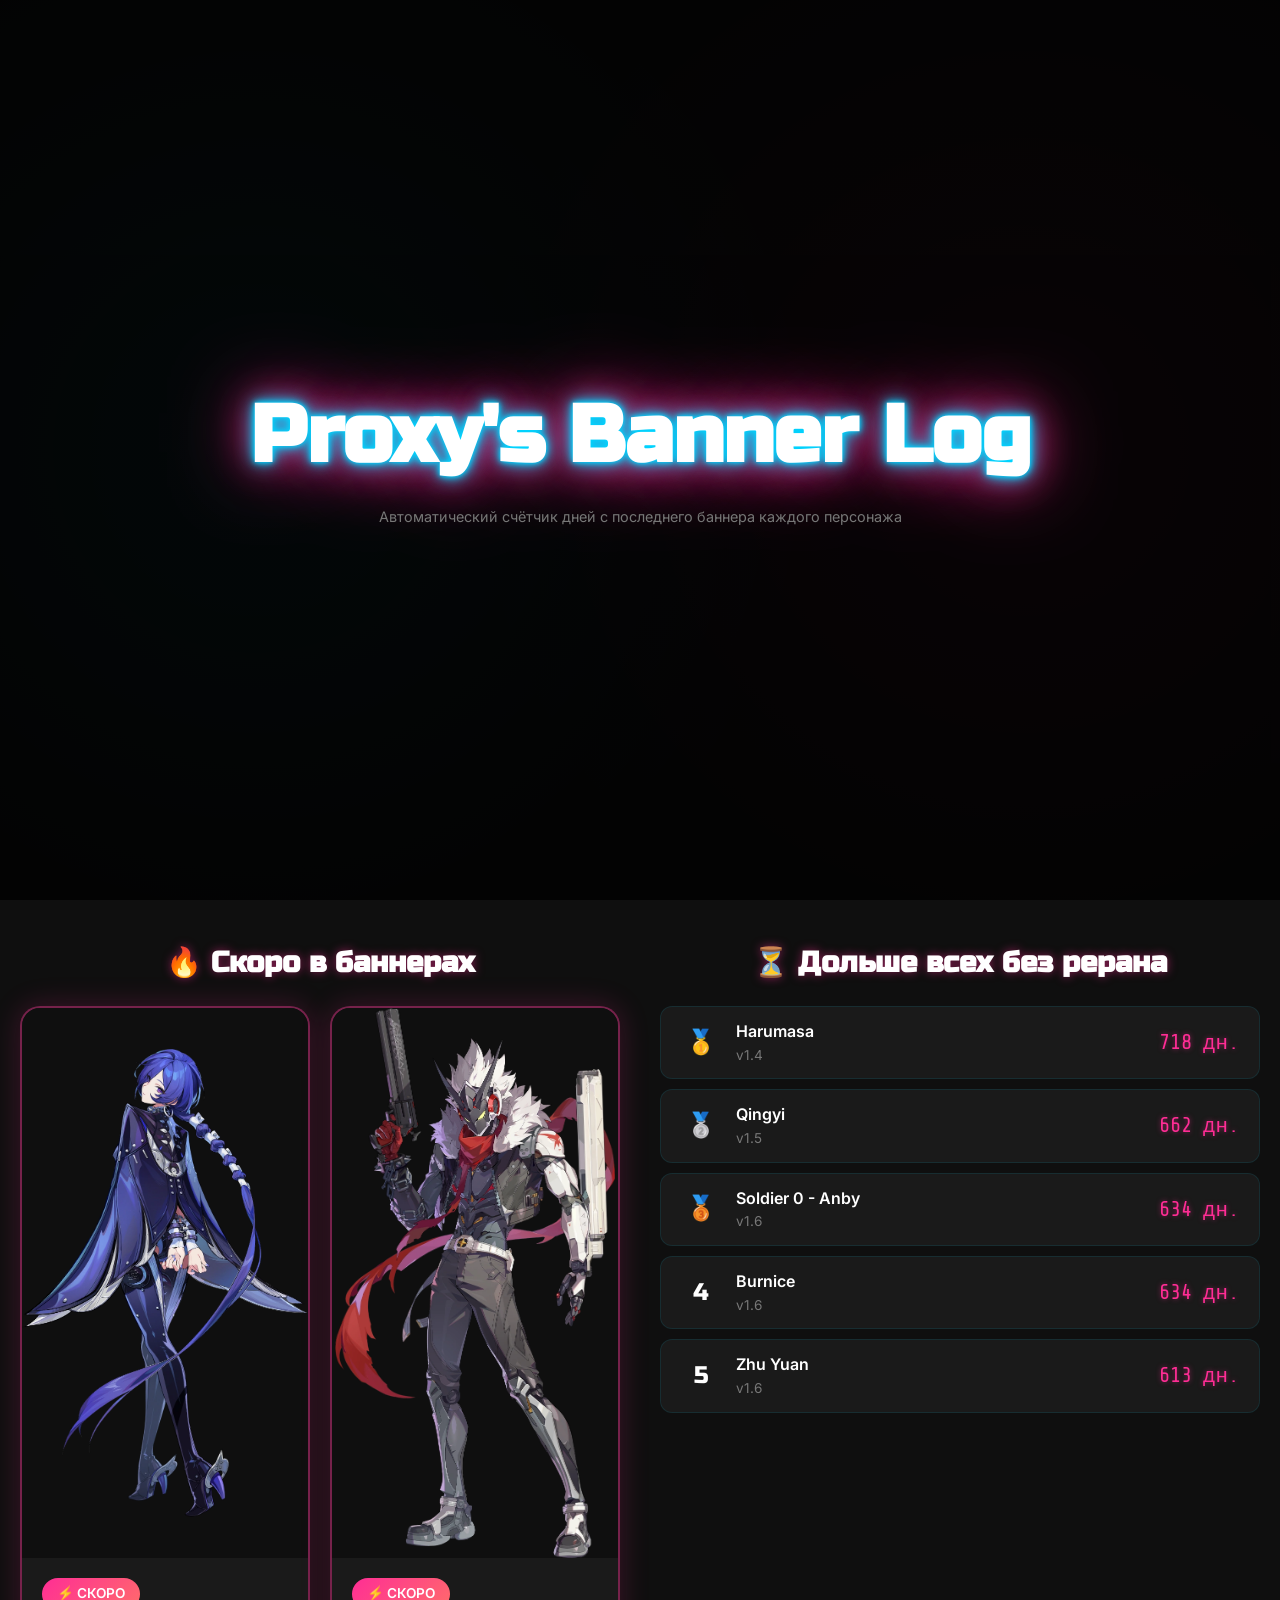
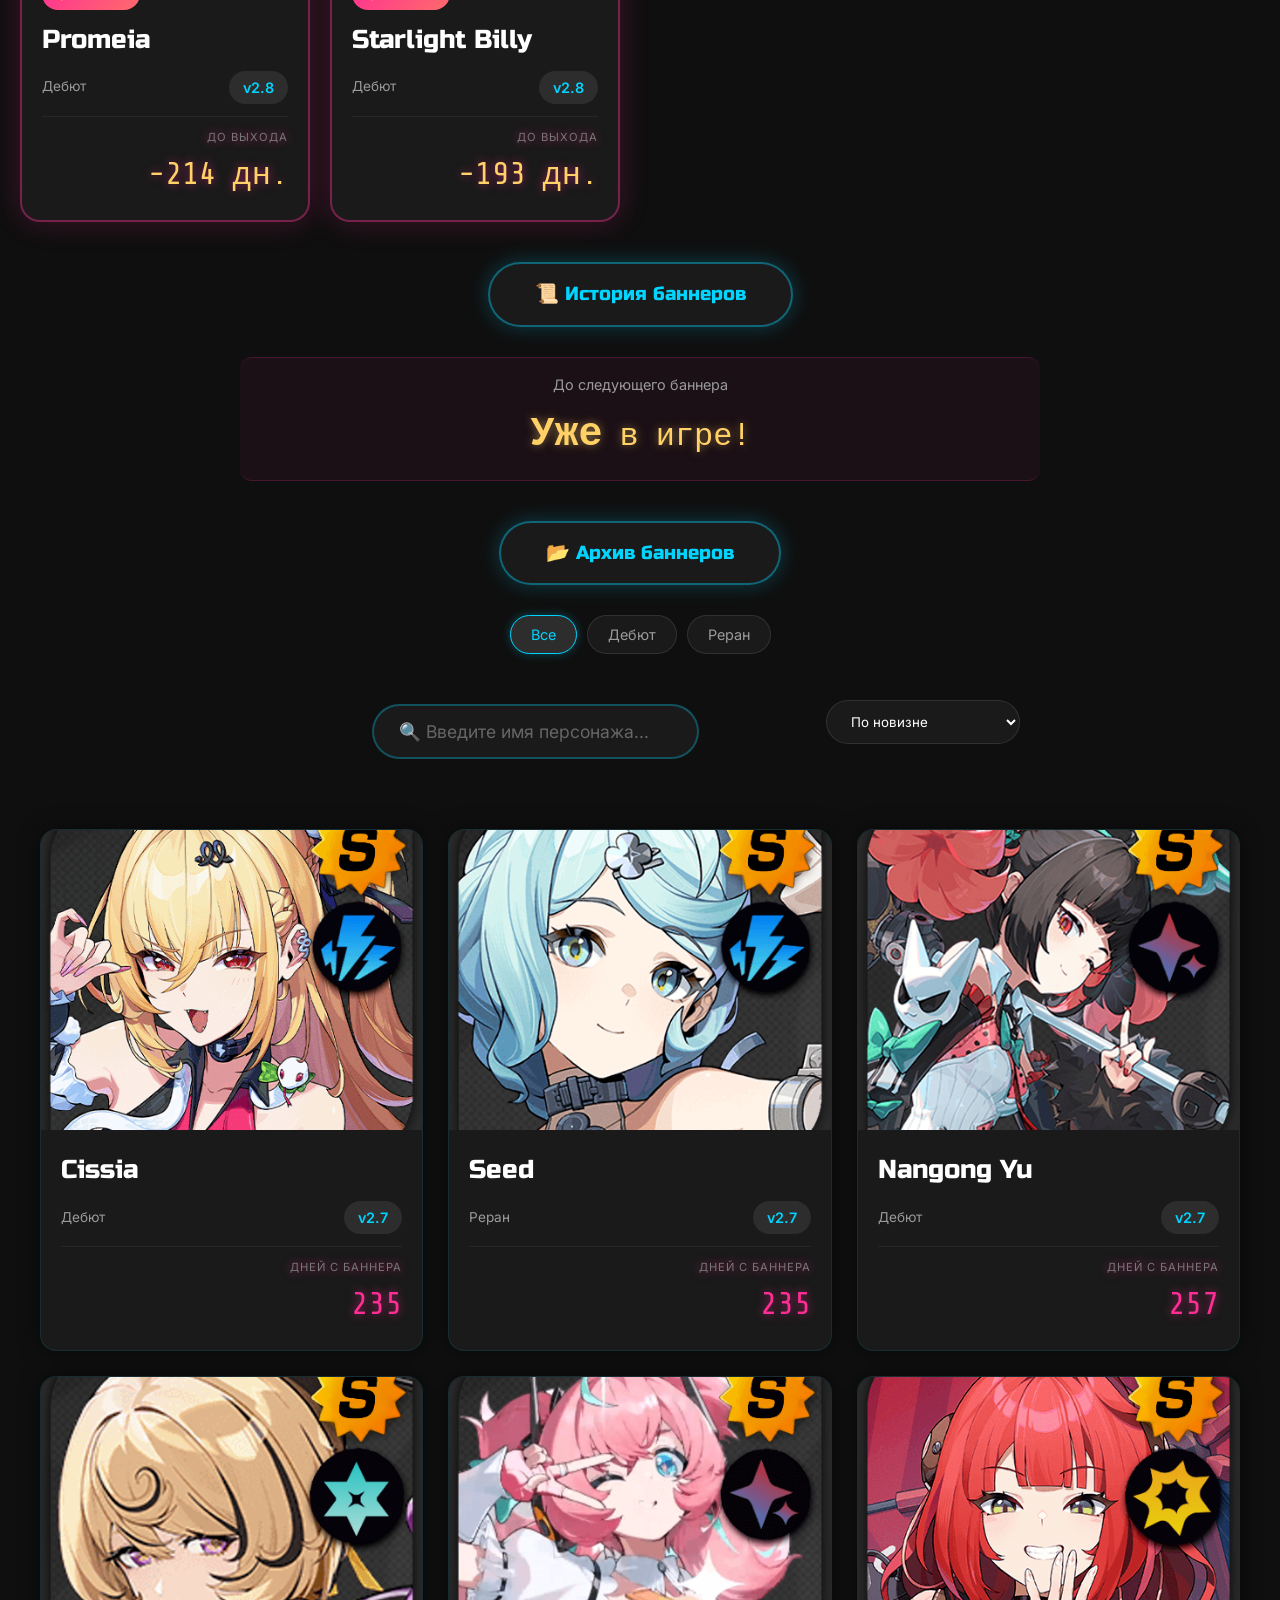
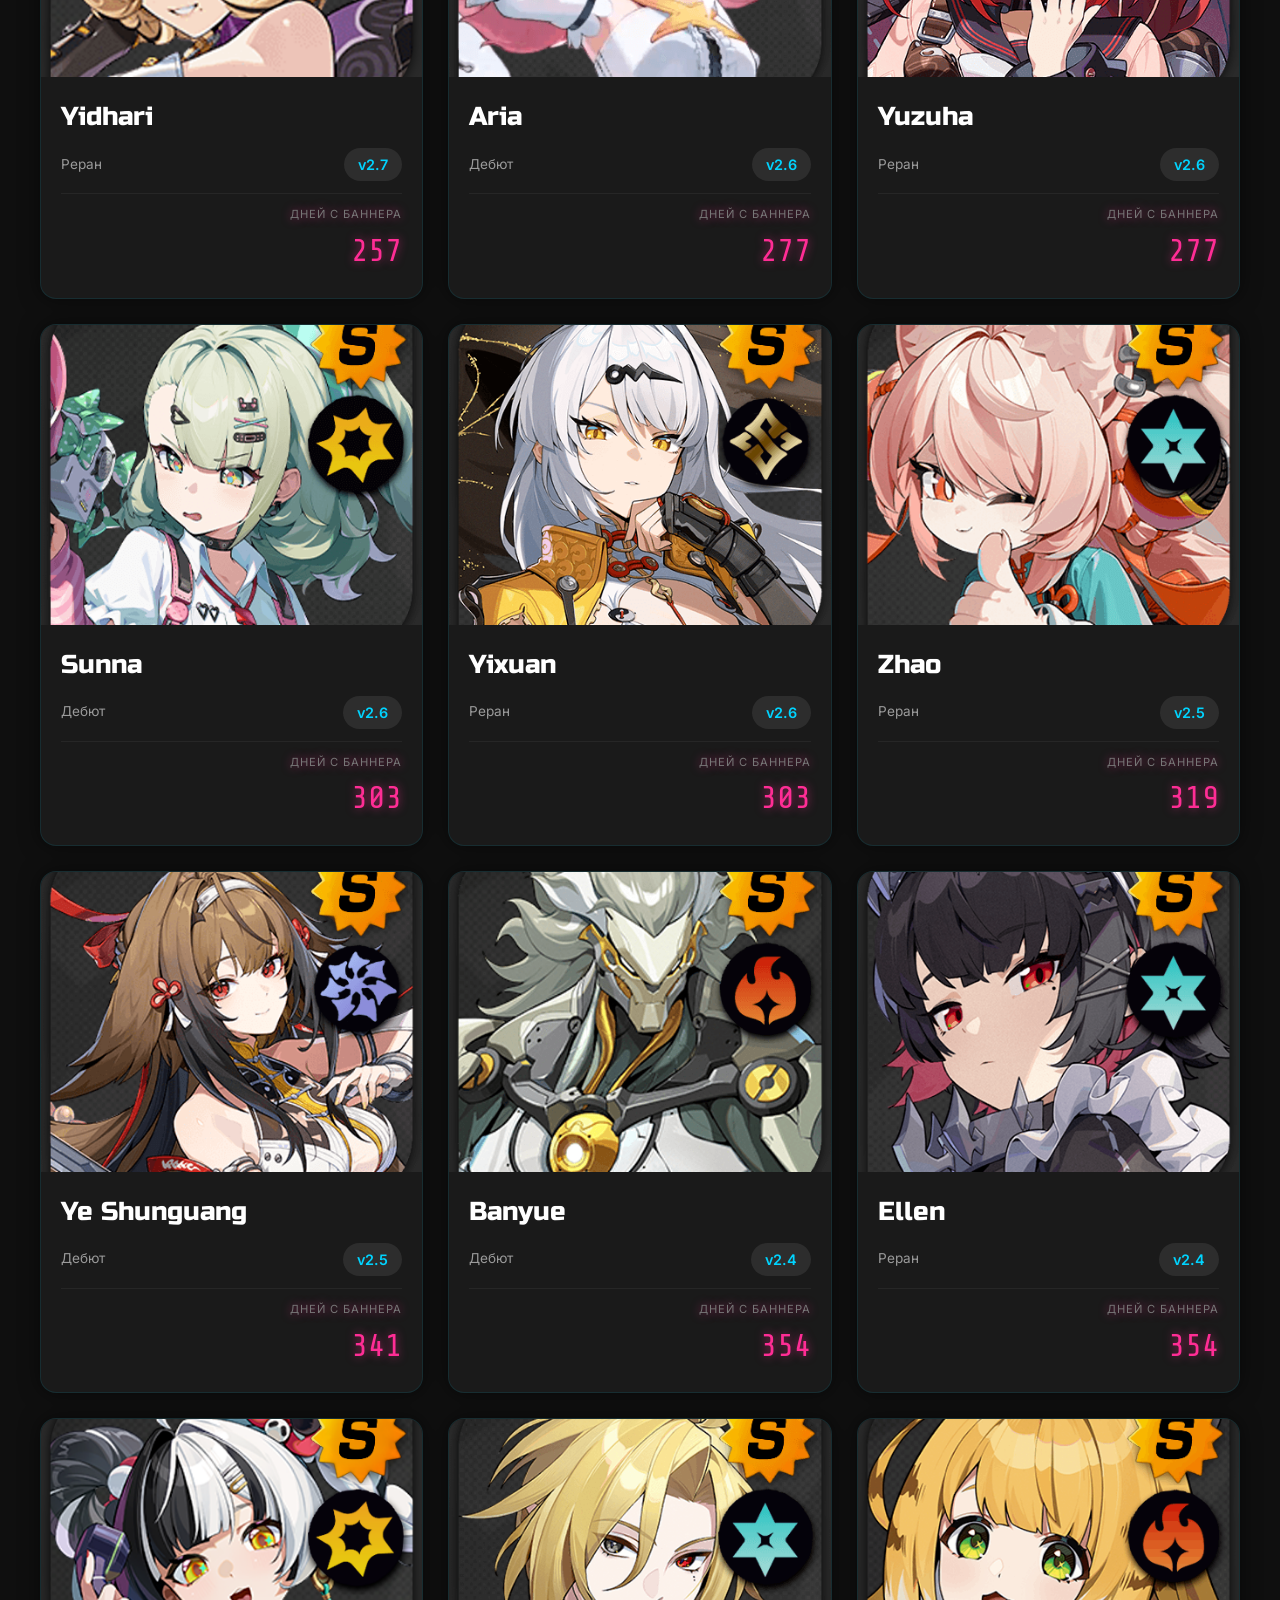
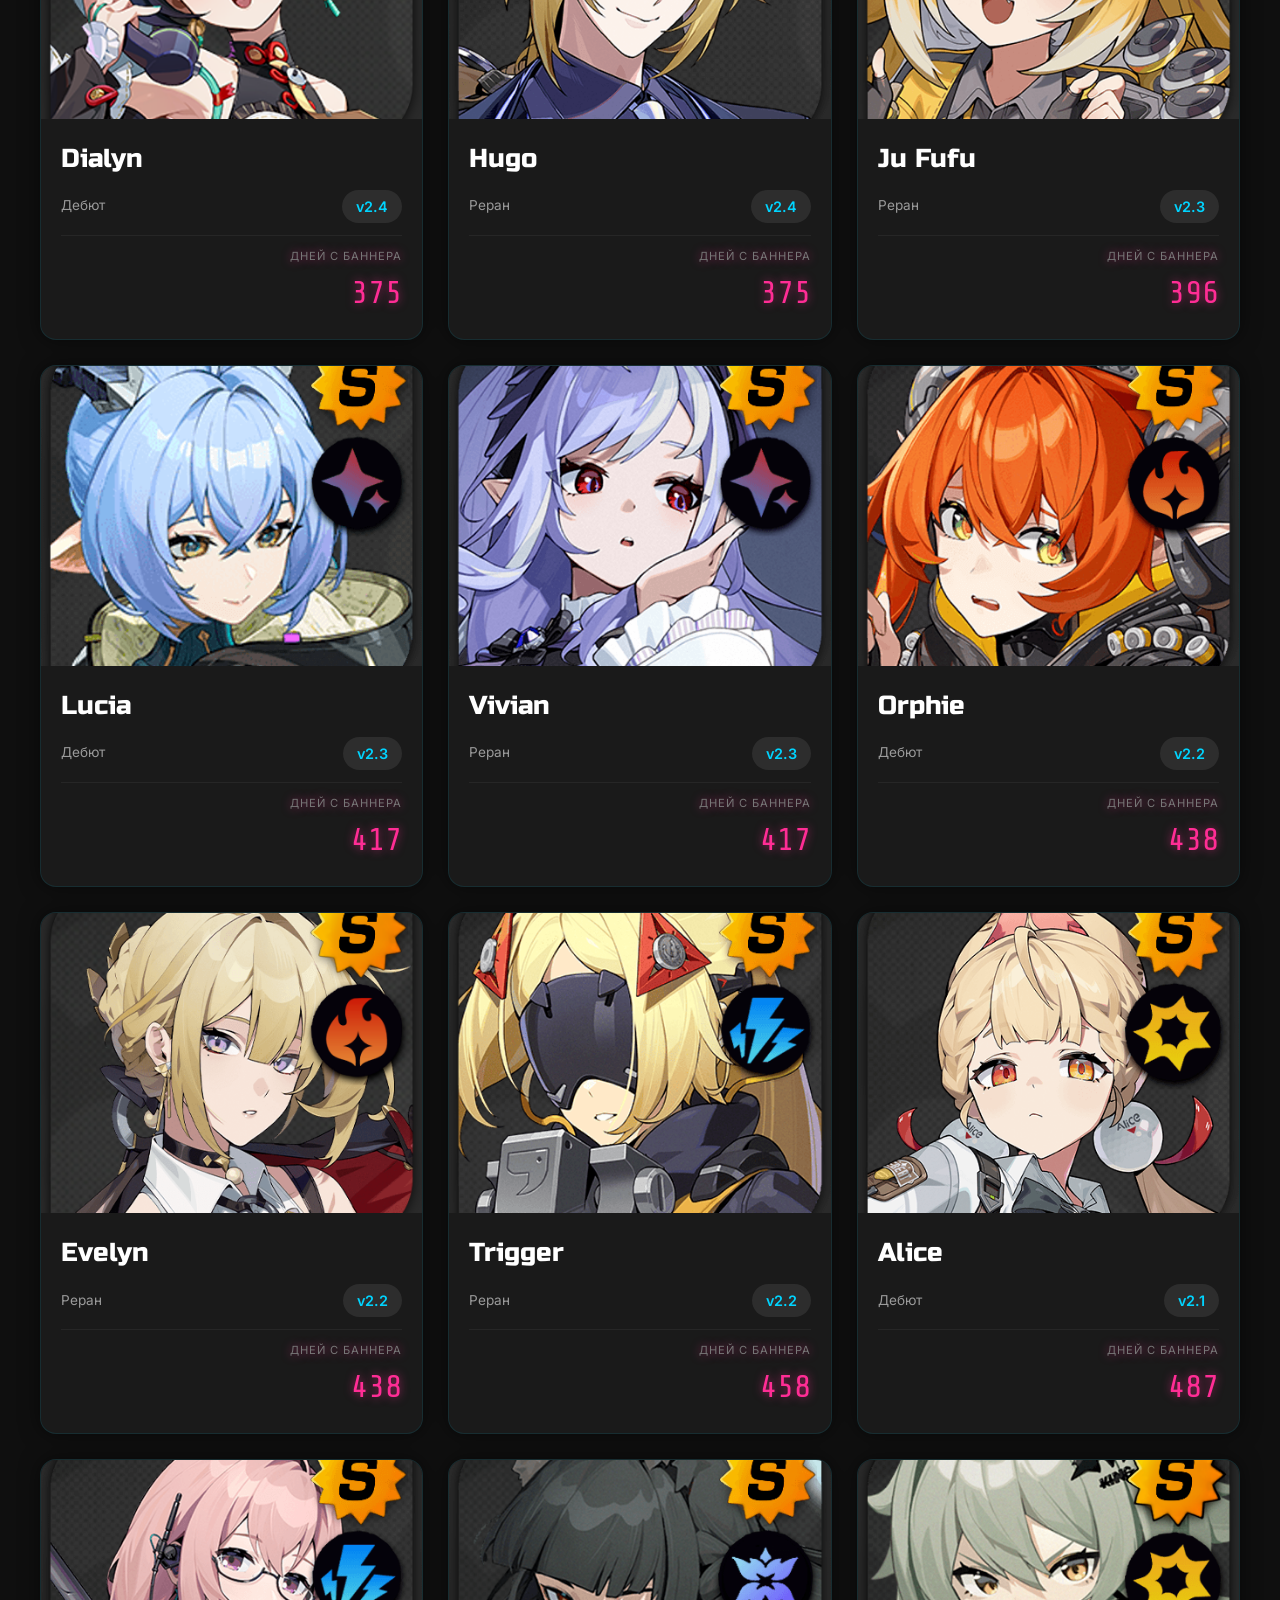
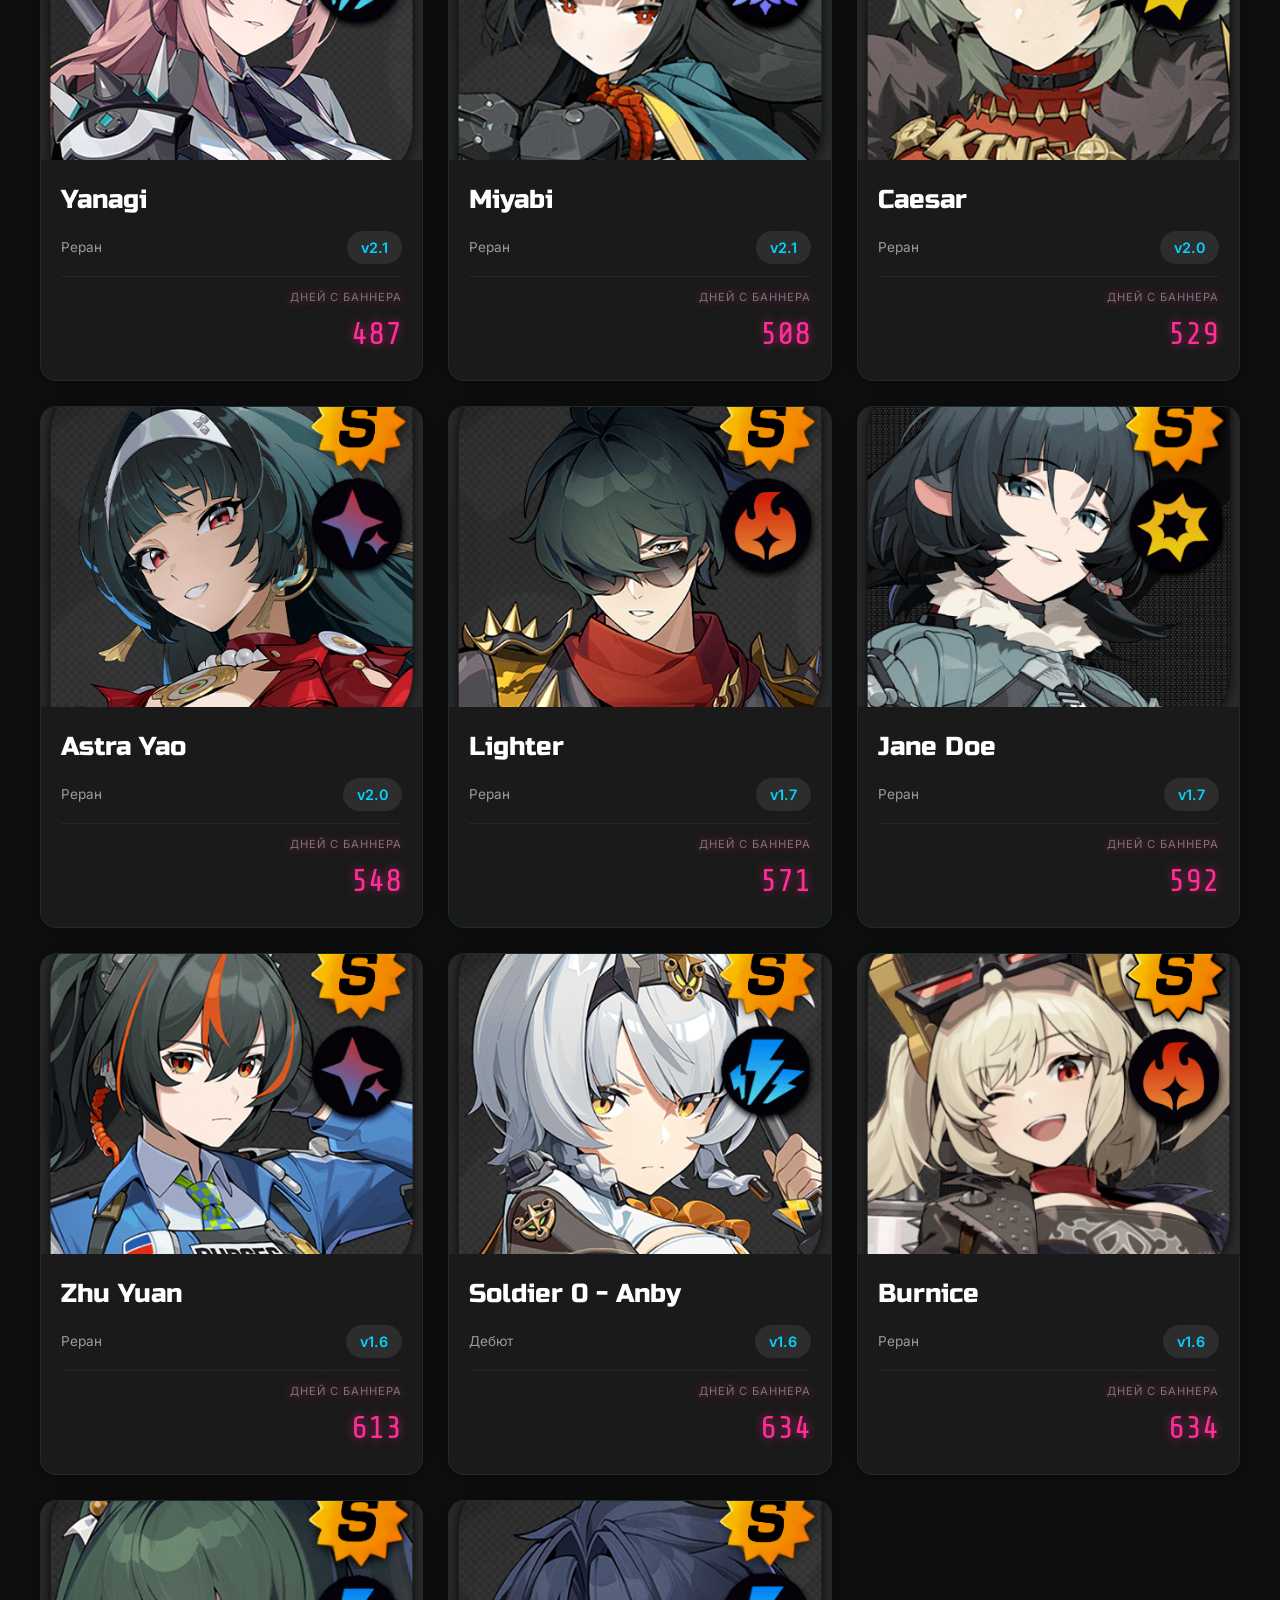
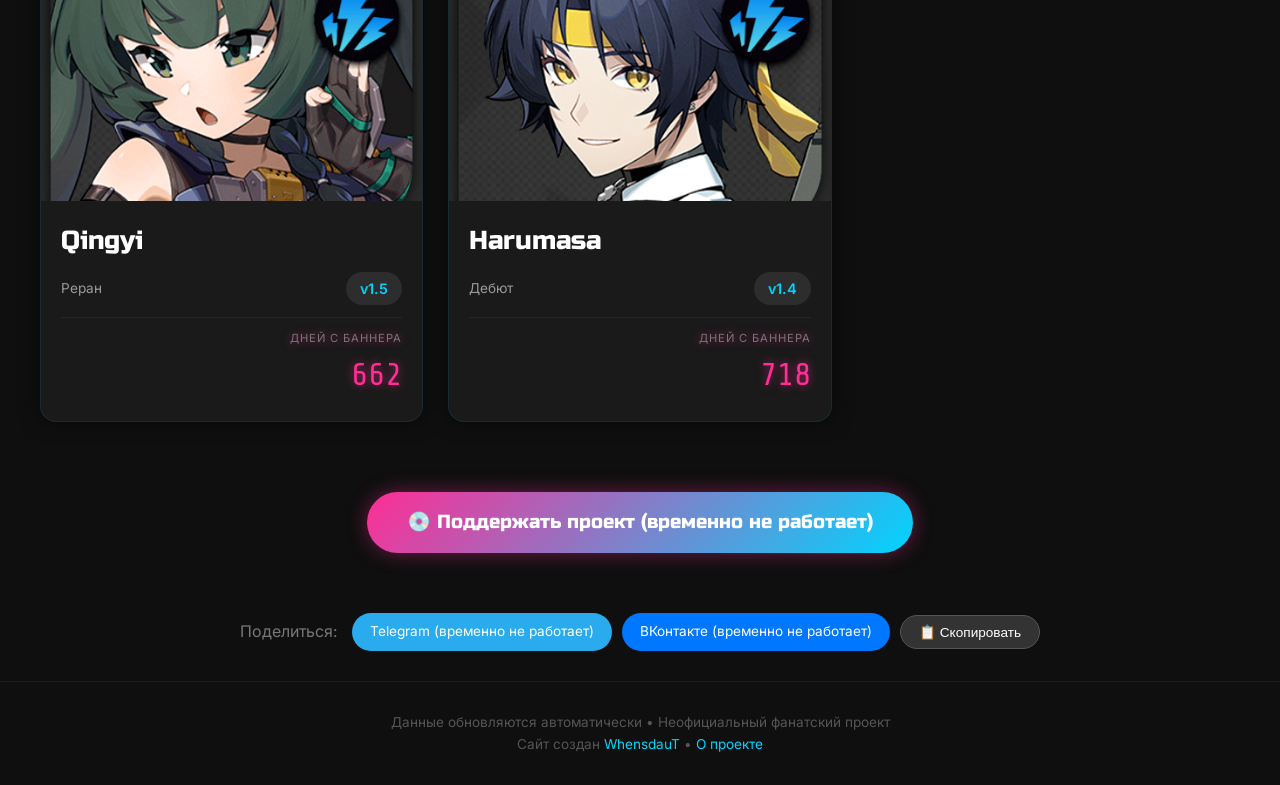
==== index.html @ e334a418 "Update index.html" ====
<!DOCTYPE html>
<html lang="ru">
<head>
    <script>
        const MAINTENANCE = false;
        if (MAINTENANCE) window.location.href = 'maintenance.html';
    </script>
    <meta charset="UTF-8">
    <meta name="viewport" content="width=device-width, initial-scale=1.0">
    <title>Proxy's Banner Log | Баннеры ZZZ</title>
    <meta name="description" content="Архив всех баннеров Zenless Zone Zero с автоматическим счётчиком дней">
    <link rel="icon" href="data:image/svg+xml,<svg xmlns='http://www.w3.org/2000/svg' viewBox='0 0 100 100'><text y='.9em' font-size='90'>💿</text></svg>">
    <link rel="stylesheet" href="style.css">
    <link rel="stylesheet" href="grid.css">
    <link rel="stylesheet" href="particles.css">
    <link href="https://fonts.googleapis.com/css2?family=Russo+One&family=Inter:wght@400;600&family=Share+Tech+Mono&display=swap" rel="stylesheet">
</head>
<body>
    <div class="cover">
        <div class="video-background">
            <iframe 
                src="https://www.youtube.com/embed/ffubdFPFlS8?autoplay=1&mute=1&loop=1&playlist=ffubdFPFlS8&controls=0&showinfo=0&rel=0" 
                frameborder="0" 
                allow="autoplay; encrypted-media" 
                allowfullscreen>
            </iframe>
        </div>
        <div class="cover-overlay"></div>
        <h1 class="neon-title">Proxy's Banner Log</h1>
        <p class="subtitle-small">Автоматический счётчик дней с последнего баннера каждого персонажа</p>
    </div>

    <!-- Секция "Скоро" и "Топ" -->
    <div class="highlights">
        <div class="highlights-left">
            <h2 class="section-title">🔥 Скоро в баннерах</h2>
            <div class="upcoming-container" id="upcoming-container"></div>
        </div>
        <div class="highlights-right">
            <h2 class="section-title">⏳ Дольше всех без рерана</h2>
            <div class="top5-container" id="top5-container"></div>
        </div>
    </div>

    <!-- Таймер -->
    <div class="timer-section" id="timer-section">
        <p class="timer-label">До следующего баннера</p>
        <div class="timer" id="countdown">
            <span id="days">0</span>д
            <span id="hours">0</span>ч
            <span id="minutes">0</span>м
        </div>
    </div>

    <!-- Кнопка "Архив" -->
    <div class="history-btn-wrapper">
        <a href="archive.html" class="history-btn">📂 Архив баннеров</a>
    </div>

    <!-- Фильтры -->
    <div class="filter-container">
        <button class="filter-btn active" data-filter="all">Все</button>
        <button class="filter-btn" data-filter="Дебют">Дебют</button>
        <button class="filter-btn" data-filter="Реран">Реран</button>
    </div>

    <!-- Поиск и сортировка -->
    <div class="controls">
        <div class="search-container">
            <input type="text" id="search-input" placeholder="🔍 Введите имя персонажа..." class="search-input">
        </div>
        <div class="sort-container">
            <select id="sort-select" class="sort-select">
                <option value="newest">По новизне</option>
                <option value="days">По дням без рерана</option>
                <option value="name">По имени (А-Я)</option>
            </select>
        </div>
    </div>

    <!-- Все персонажи -->
    <div class="container" id="banner-container"></div>

    <!-- Кнопка "Наверх" -->
    <button id="scroll-top" class="scroll-top" title="Наверх">▲</button>

    <div class="donate-section">
        <a href="https://boosty.to/proxysbannerlog" target="_blank" class="donate-button">
            💿 Поддержать проект (временно не работает)
        </a>
    </div>

    <!-- Кнопки "Поделиться" -->
    <div class="share-section">
        <p>Поделиться:</p>
        <a href="https://t.me/share/url?url=https://whensdaut.github.io/proxysbannerlog/" target="_blank" class="share-btn tg">Telegram (временно не работает)</a>
        <a href="https://vk.com/share.php?url=https://whensdaut.github.io/proxysbannerlog/" target="_blank" class="share-btn vk">ВКонтакте (временно не работает)</a>
        <button onclick="navigator.clipboard.writeText('https://whensdaut.github.io/proxysbannerlog/')" class="share-btn copy">📋 Скопировать</button>
    </div>

    <footer>
        <p>Данные обновляются автоматически • Неофициальный фанатский проект</p>
        <p>Сайт создан <a href="https://github.com/WhensdauT" target="_blank">WhensdauT</a> • <a href="about.html">О проекте</a></p>
    </footer>

    <script src="particles.js"></script>
    <script src="script.js"></script>
</body>
</html>
---- style.css ----
* {
    margin: 0;
    padding: 0;
    box-sizing: border-box;
}

body {
    background-color: #0f0f0f;
    color: #ffffff;
    font-family: 'Inter', sans-serif;
    line-height: 1.6;
}

/* Неоновая сетка на фоне */
body::after {
    content: '';
    position: fixed;
    top: 0;
    left: 0;
    width: 100%;
    height: 100%;
    z-index: 9999;
    background-image: 
        linear-gradient(rgba(0, 212, 255, 0.15) 1px, transparent 1px),
        linear-gradient(90deg, rgba(0, 212, 255, 0.15) 1px, transparent 1px);
    background-size: 80px 80px;
    animation: grid-shift 30s linear infinite;
    pointer-events: none;
}

@keyframes grid-shift {
    0% { background-position: 0 0; }
    100% { background-position: 80px 80px; }
}

/* Поднимаем контент над сеткой */
.cover, .highlights, .timer-section, .filter-container, .controls, .container, .donate-section, .share-section, footer, .history-btn-wrapper {
    position: relative;
    z-index: 10000;
}

/* Обложка */
.cover {
    position: relative;
    height: 100vh;
    background: #0a0a0a;
    display: flex;
    flex-direction: column;
    align-items: center;
    justify-content: center;
    text-align: center;
    overflow: hidden;
}

.cover::before {
    content: '';
    position: absolute;
    top: 0;
    left: 0;
    width: 100%;
    height: 100%;
    background: 
        radial-gradient(circle at 20% 50%, rgba(0, 212, 255, 0.08) 0%, transparent 50%),
        radial-gradient(circle at 80% 50%, rgba(255, 45, 149, 0.08) 0%, transparent 50%);
    z-index: 0;
}

.cover-overlay {
    position: absolute;
    top: 0;
    left: 0;
    width: 100%;
    height: 100%;
    background: rgba(0, 0, 0, 0.7);
    z-index: 1;
}

.neon-title {
    font-family: 'Russo One', sans-serif;
    font-size: 5rem;
    color: #ffffff;
    text-shadow:
        0 0 5px #00d4ff,
        0 0 10px #00d4ff,
        0 0 20px #00d4ff,
        0 0 40px #ff2d95,
        0 0 80px #ff2d95;
    z-index: 2;
    position: relative;
    animation: flicker 3s infinite alternate;
}

@keyframes flicker {
    0% { opacity: 1; text-shadow: 0 0 5px #00d4ff, 0 0 10px #00d4ff, 0 0 20px #00d4ff, 0 0 40px #ff2d95; }
    100% { opacity: 0.95; text-shadow: 0 0 10px #00d4ff, 0 0 20px #00d4ff, 0 0 40px #ff2d95, 0 0 80px #ff2d95; }
}

.subtitle {
    font-size: 1.3rem;
    color: #b0b0b0;
    z-index: 2;
    position: relative;
    margin-top: 10px;
}

.subtitle-small {
    font-size: 0.9rem;
    color: #777;
    z-index: 2;
    position: relative;
    margin-top: 5px;
}

/* Поиск */
.search-container {
    max-width: 600px;
    margin: 30px auto 10px;
    padding: 0 20px;
}

.search-input {
    width: 100%;
    padding: 15px 25px;
    background: #1a1a1a;
    border: 2px solid rgba(0, 212, 255, 0.3);
    border-radius: 50px;
    color: #ffffff;
    font-family: 'Inter', sans-serif;
    font-size: 1.1rem;
    outline: none;
    transition: border-color 0.3s, box-shadow 0.3s;
}

.search-input:focus {
    border-color: #00d4ff;
    box-shadow: 0 0 20px rgba(0, 212, 255, 0.2);
}

.search-input::placeholder {
    color: #666;
}

/* Кнопка "Наверх" */
.scroll-top {
    position: fixed;
    bottom: 30px;
    right: 30px;
    width: 50px;
    height: 50px;
    background: #1a1a1a;
    border: 2px solid rgba(0, 212, 255, 0.4);
    border-radius: 50%;
    color: #00d4ff;
    font-size: 1.3rem;
    cursor: pointer;
    z-index: 99999;
    opacity: 0;
    visibility: hidden;
    transition: all 0.3s;
    box-shadow: 0 0 15px rgba(0, 212, 255, 0.2);
}

.scroll-top.show {
    opacity: 1;
    visibility: visible;
}

.scroll-top:hover {
    background: #2d2d2d;
    border-color: #ff2d95;
    color: #ff2d95;
    box-shadow: 0 0 20px rgba(255, 45, 149, 0.5);
}

/* Сетка карточек */
.container {
    display: grid;
    grid-template-columns: repeat(auto-fill, minmax(300px, 1fr));
    gap: 25px;
    padding: 40px;
    max-width: 1400px;
    margin: 0 auto;
}

.card {
    background: #1a1a1a;
    border-radius: 16px;
    overflow: hidden;
    border: 1px solid rgba(0, 212, 255, 0.1);
    box-shadow: 0 0 20px rgba(0, 0, 0, 0.5);
    transition: transform 0.3s, box-shadow 0.3s;
}

.card:hover {
    transform: translateY(-5px);
    box-shadow: 0 0 30px rgba(255, 45, 149, 0.3);
}

.card-img {
    width: 100%;
    height: 300px;
    object-fit: cover;
    display: block;
    background: #2a2a2a;
}

.card-content {
    padding: 20px;
}

.character-name {
    font-family: 'Russo One', sans-serif;
    font-size: 1.6rem;
    color: #ffffff;
    margin-bottom: 10px;
}

.card-info {
    display: flex;
    justify-content: space-between;
    align-items: center;
    margin-bottom: 12px;
}

.banner-name {
    color: #9b9b9b;
    font-size: 0.85rem;
}

.version {
    background: #2d2d2d;
    padding: 5px 14px;
    border-radius: 20px;
    color: #00d4ff;
    font-weight: 600;
    font-size: 0.9rem;
}

.rerun-count {
    font-family: 'Share Tech Mono', monospace;
    font-size: 2rem;
    color: #ff2d95;
    text-shadow: 0 0 10px rgba(255, 45, 149, 0.6);
    text-align: right;
    margin-top: 8px;
    padding-top: 12px;
    border-top: 1px solid rgba(255, 255, 255, 0.05);
}

.rerun-label {
    font-family: 'Inter', sans-serif;
    font-size: 0.7rem;
    color: #777;
    text-transform: uppercase;
    letter-spacing: 1px;
    margin-bottom: 2px;
}

/* Нет результатов */
.no-results {
    text-align: center;
    padding: 60px;
    color: #777;
    font-size: 1.3rem;
    grid-column: 1 / -1;
}

/* Кнопка доната */
.donate-section {
    text-align: center;
    padding: 30px;
}

.donate-button {
    display: inline-block;
    background: linear-gradient(135deg, #ff2d95, #00d4ff);
    color: #fff;
    padding: 15px 40px;
    border-radius: 50px;
    font-family: 'Russo One', sans-serif;
    font-size: 1.2rem;
    text-decoration: none;
    transition: transform 0.3s, box-shadow 0.3s;
    box-shadow: 0 0 20px rgba(255, 45, 149, 0.4);
}

.donate-button:hover {
    transform: scale(1.05);
    box-shadow: 0 0 30px rgba(0, 212, 255, 0.6);
}

/* Футер */
footer {
    text-align: center;
    padding: 30px;
    color: #555;
    font-size: 0.85rem;
    border-top: 1px solid rgba(255, 255, 255, 0.05);
}

footer a {
    color: #00d4ff;
    text-decoration: none;
}

footer a:hover {
    text-decoration: underline;
}

/* Видео-фон */
.video-background {
    position: absolute;
    top: 0;
    left: 0;
    width: 100%;
    height: 100%;
    z-index: 0;
    pointer-events: none;
    overflow: hidden;
}

.video-background iframe {
    position: absolute;
    top: 50%;
    left: 50%;
    transform: translate(-50%, -50%);
    width: 177.78vh;
    height: 100vh;
    min-width: 100%;
    min-height: 56.25vw;
    opacity: 0.5;
}

/* Секция "Скоро" и "Топ" */
.highlights {
    display: flex;
    flex-wrap: wrap;
    justify-content: center;
    gap: 40px;
    padding: 40px 20px 20px;
    max-width: 1400px;
    margin: 0 auto;
}

.highlights-left, .highlights-right {
    flex: 1 1 350px;
    min-width: 300px;
}

.section-title {
    font-family: 'Russo One', sans-serif;
    font-size: 1.8rem;
    color: #ffffff;
    text-align: center;
    margin-bottom: 20px;
    text-shadow: 0 0 10px rgba(255, 45, 149, 0.5);
}

/* Карточки "Скоро" */
.upcoming-container {
    display: flex;
    flex-wrap: nowrap;
    justify-content: center;
    gap: 20px;
}

.upcoming-card {
    background: #1a1a1a;
    border-radius: 20px;
    overflow: hidden;
    border: 2px solid rgba(255, 45, 149, 0.4);
    box-shadow: 0 0 30px rgba(255, 45, 149, 0.2);
    width: 380px;
    transition: transform 0.3s, box-shadow 0.3s;
}

.upcoming-card:hover {
    transform: translateY(-5px);
    box-shadow: 0 0 40px rgba(255, 45, 149, 0.5);
}

.upcoming-card .card-img {
    width: 100%;
    height: 550px;
    object-fit: contain;
    object-position: center;
    background: #0f0f0f;
}

.upcoming-badge {
    display: inline-block;
    background: linear-gradient(135deg, #ff2d95, #ff6b6b);
    color: #fff;
    padding: 5px 15px;
    border-radius: 20px;
    font-size: 0.85rem;
    font-weight: 600;
    margin-bottom: 10px;
}

/* Топ-5 */
.top5-container {
    display: flex;
    flex-direction: column;
    gap: 10px;
}

.top5-item {
    display: flex;
    align-items: center;
    background: #1a1a1a;
    border-radius: 12px;
    padding: 12px 20px;
    border: 1px solid rgba(0, 212, 255, 0.1);
    transition: transform 0.2s;
}

.top5-item:hover {
    transform: translateX(5px);
    border-color: rgba(0, 212, 255, 0.4);
}

.top5-rank {
    font-family: 'Russo One', sans-serif;
    font-size: 1.5rem;
    margin-right: 15px;
    width: 40px;
    text-align: center;
}

.top5-rank.gold { color: #ffd700; }
.top5-rank.silver { color: #c0c0c0; }
.top5-rank.bronze { color: #cd7f32; }

.top5-info {
    flex: 1;
}

.top5-name {
    font-weight: 600;
    color: #ffffff;
}

.top5-version {
    color: #777;
    font-size: 0.85rem;
}

.top5-days {
    font-family: 'Share Tech Mono', monospace;
    color: #ff2d95;
    font-size: 1.3rem;
    text-shadow: 0 0 5px rgba(255, 45, 149, 0.5);
}

/* Таймер */
.timer-section {
    text-align: center;
    padding: 15px 20px;
    background: rgba(255, 45, 149, 0.05);
    border-top: 1px solid rgba(255, 45, 149, 0.2);
    border-bottom: 1px solid rgba(255, 45, 149, 0.2);
    margin: 20px auto;
    max-width: 800px;
    border-radius: 12px;
}

.timer-label {
    color: #9b9b9b;
    font-size: 0.9rem;
    margin-bottom: 5px;
}

.timer {
    font-family: 'Share Tech Mono', monospace;
    font-size: 2rem;
    color: #ffd166;
    text-shadow: 0 0 10px rgba(255, 209, 102, 0.5);
}

.timer span {
    font-size: 2.5rem;
    font-weight: bold;
}

/* Фильтры */
.filter-container {
    display: flex;
    justify-content: center;
    gap: 10px;
    padding: 20px;
    flex-wrap: wrap;
}

.filter-btn {
    background: #1a1a1a;
    border: 1px solid rgba(255, 255, 255, 0.1);
    color: #9b9b9b;
    padding: 10px 20px;
    border-radius: 30px;
    cursor: pointer;
    font-family: 'Inter', sans-serif;
    font-size: 0.9rem;
    transition: all 0.3s;
}

.filter-btn:hover, .filter-btn.active {
    background: #2d2d2d;
    color: #00d4ff;
    border-color: #00d4ff;
    box-shadow: 0 0 10px rgba(0, 212, 255, 0.3);
}

/* Сортировка */
.controls {
    display: flex;
    flex-wrap: wrap;
    justify-content: center;
    align-items: center;
    gap: 15px;
    padding: 0 20px 20px;
    max-width: 800px;
    margin: 0 auto;
}

.sort-container {
    flex-shrink: 0;
}

.sort-select {
    background: #1a1a1a;
    border: 1px solid rgba(255, 255, 255, 0.1);
    color: #ffffff;
    padding: 12px 20px;
    border-radius: 30px;
    font-family: 'Inter', sans-serif;
    cursor: pointer;
    outline: none;
}

/* Кнопки "Поделиться" */
.share-section {
    text-align: center;
    padding: 30px;
    display: flex;
    justify-content: center;
    align-items: center;
    gap: 10px;
    flex-wrap: wrap;
}

.share-section p {
    color: #777;
    margin-right: 5px;
}

.share-btn {
    display: inline-block;
    padding: 8px 18px;
    border-radius: 20px;
    text-decoration: none;
    color: #fff;
    font-size: 0.85rem;
    transition: opacity 0.3s;
}

.share-btn:hover { opacity: 0.8; }
.share-btn.tg { background: #2AABEE; }
.share-btn.vk { background: #0077FF; }
.share-btn.copy { background: #333; border: 1px solid #555; cursor: pointer; }

/* О проекте */
.about-page {
    max-width: 700px;
    margin: 60px auto;
    padding: 20px;
}

.back-link {
    color: #00d4ff;
    text-decoration: none;
    font-size: 1.1rem;
}

.about-content {
    margin-top: 30px;
    line-height: 1.8;
}

.about-content h3 {
    margin-top: 25px;
    color: #ff2d95;
}

/* Кнопка "История баннеров" */
.history-btn-wrapper {
    text-align: center;
    padding: 20px 0 10px;
    max-width: 1400px;
    margin: 0 auto;
}

.history-btn {
    display: inline-block;
    background: #1a1a1a;
    border: 2px solid rgba(0, 212, 255, 0.4);
    color: #00d4ff;
    padding: 15px 45px;
    border-radius: 50px;
    font-family: 'Russo One', sans-serif;
    font-size: 1.2rem;
    text-decoration: none;
    transition: all 0.3s;
    box-shadow: 0 0 20px rgba(0, 212, 255, 0.25);
}

.history-btn:hover {
    background: #2d2d2d;
    border-color: #ff2d95;
    color: #ff2d95;
    box-shadow: 0 0 30px rgba(255, 45, 149, 0.5);
    transform: scale(1.05);
}

/* Адаптация */
@media (max-width: 768px) {
    .neon-title {
        font-size: 2.5rem;
    }
    .container {
        padding: 20px;
        gap: 15px;
        grid-template-columns: repeat(auto-fill, minmax(250px, 1fr));
    }
    .card-img {
        height: 220px;
    }
    .upcoming-card {
        width: 100%;
    }
    .upcoming-card .card-img {
        height: 350px;
    }
}
---- particles.css ----
/* Неоновые частицы */
.particles {
    position: fixed;
    top: 0;
    left: 0;
    width: 100%;
    height: 100%;
    z-index: 1;
    pointer-events: none;
    overflow: hidden;
}

.particle {
    position: absolute;
    border-radius: 50%;
    animation: float-up linear infinite;
    opacity: 0;
}

@keyframes float-up {
    0% {
        transform: translateY(100vh) scale(0);
        opacity: 0;
    }
    10% {
        opacity: 1;
    }
    90% {
        opacity: 1;
    }
    100% {
        transform: translateY(-100px) scale(1);
        opacity: 0;
    }
}

/* Разные цвета частиц */
.particle.pink {
    background: #ff2d95;
    box-shadow: 0 0 10px #ff2d95, 0 0 20px #ff2d95;
}

.particle.blue {
    background: #00d4ff;
    box-shadow: 0 0 10px #00d4ff, 0 0 20px #00d4ff;
}

.particle.gold {
    background: #ffd166;
    box-shadow: 0 0 10px #ffd166, 0 0 20px #ffd166;
}
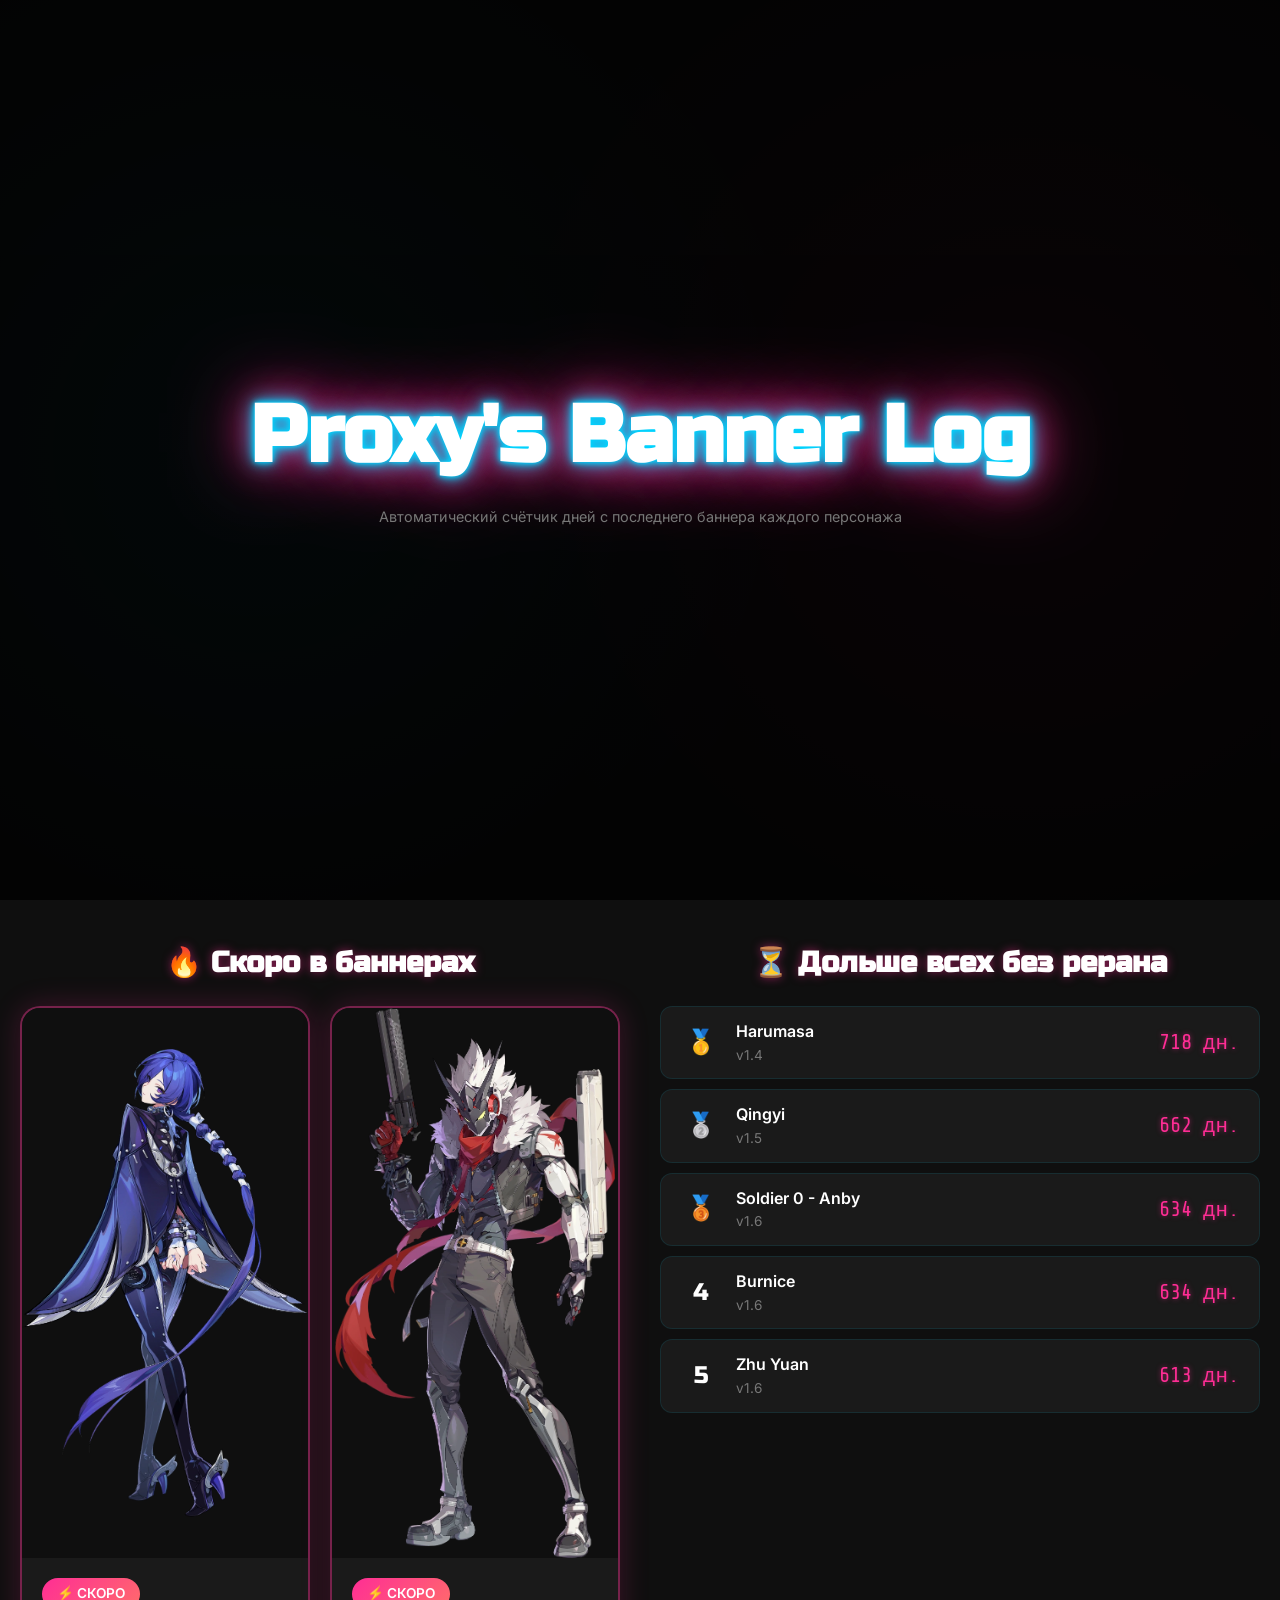
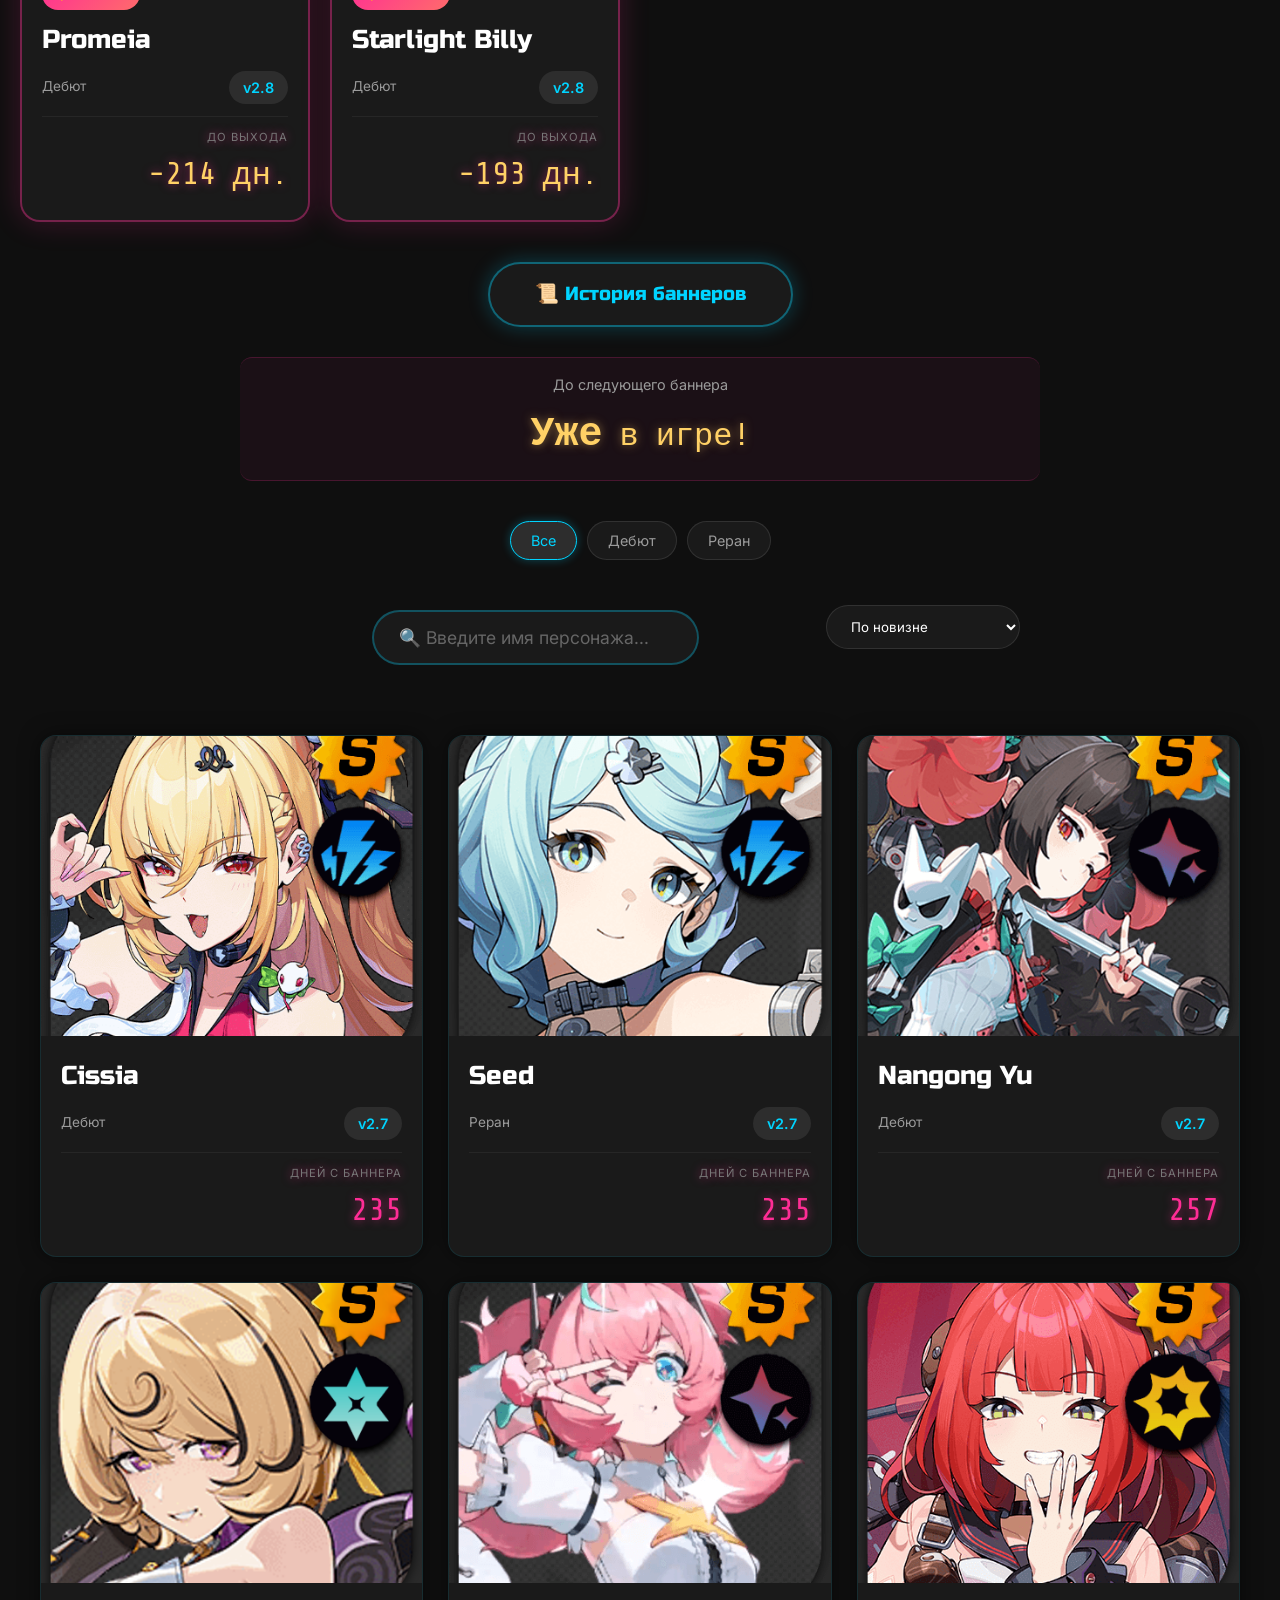
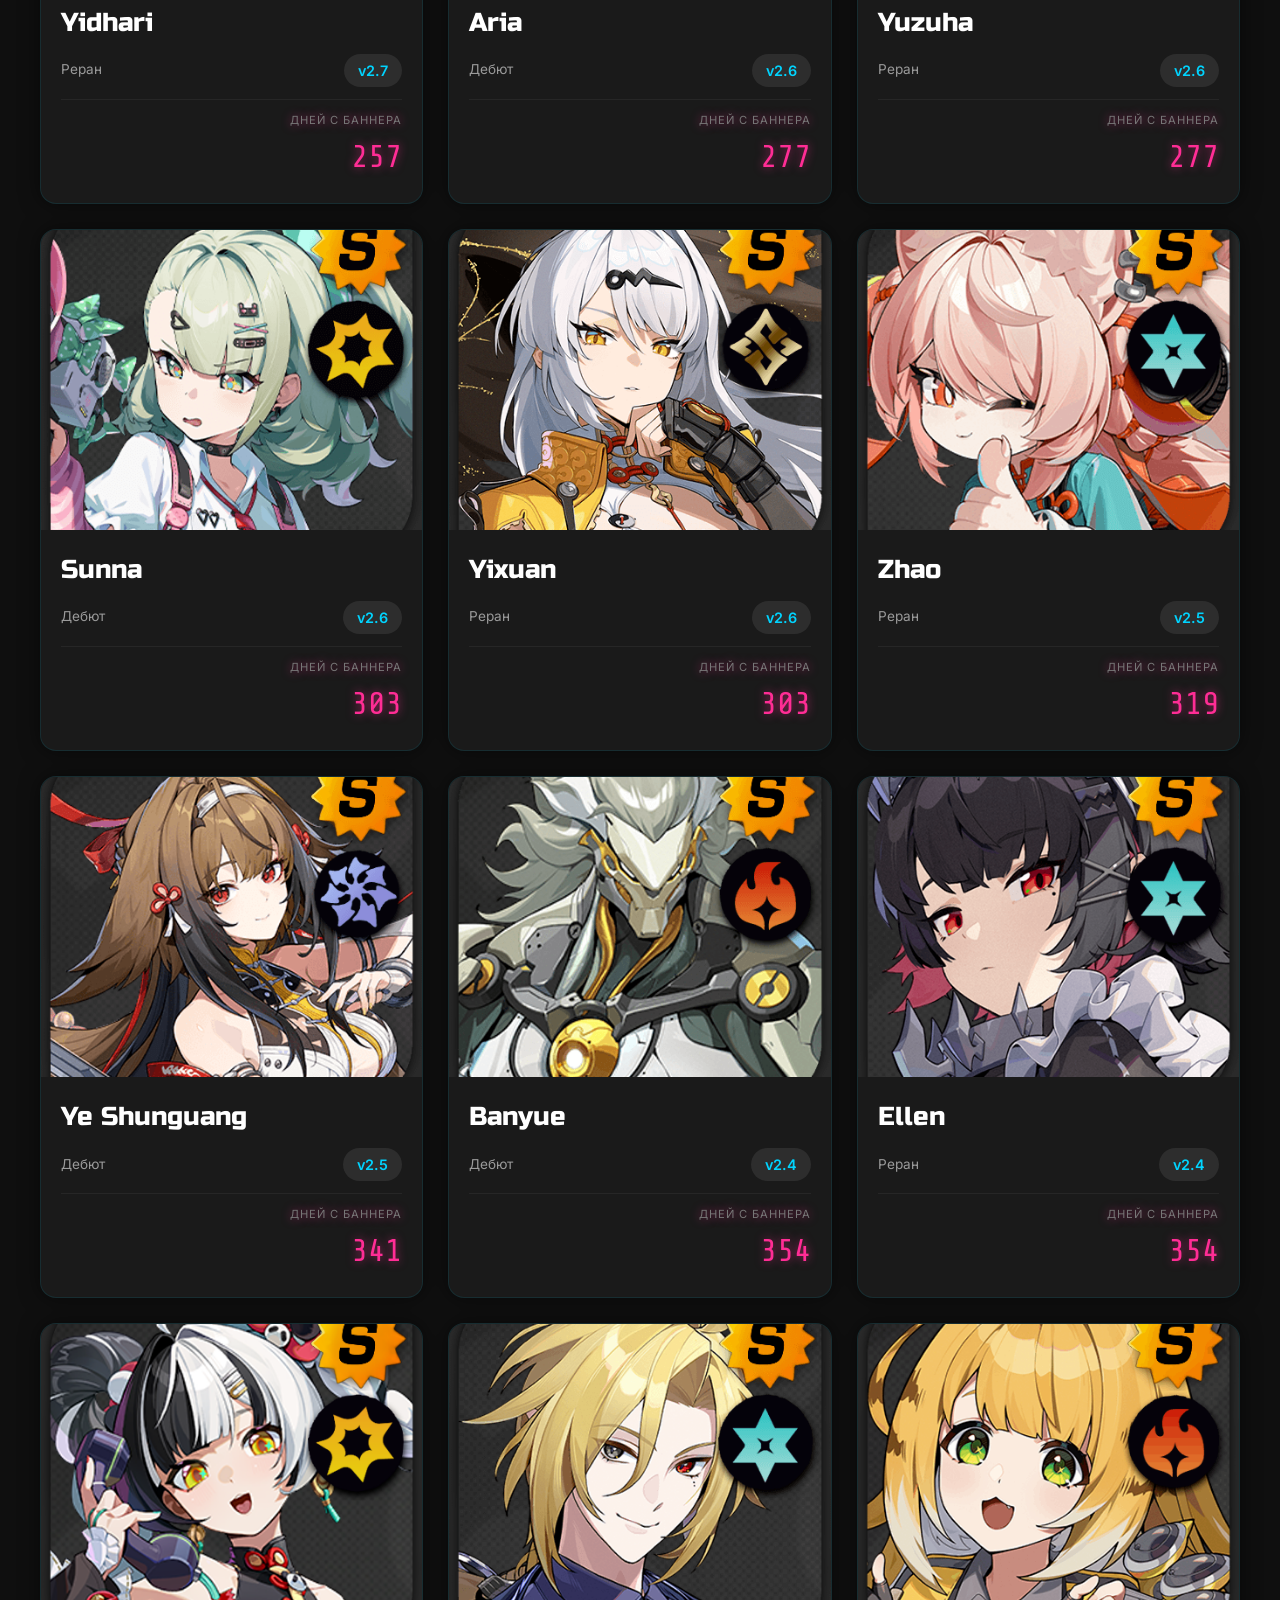
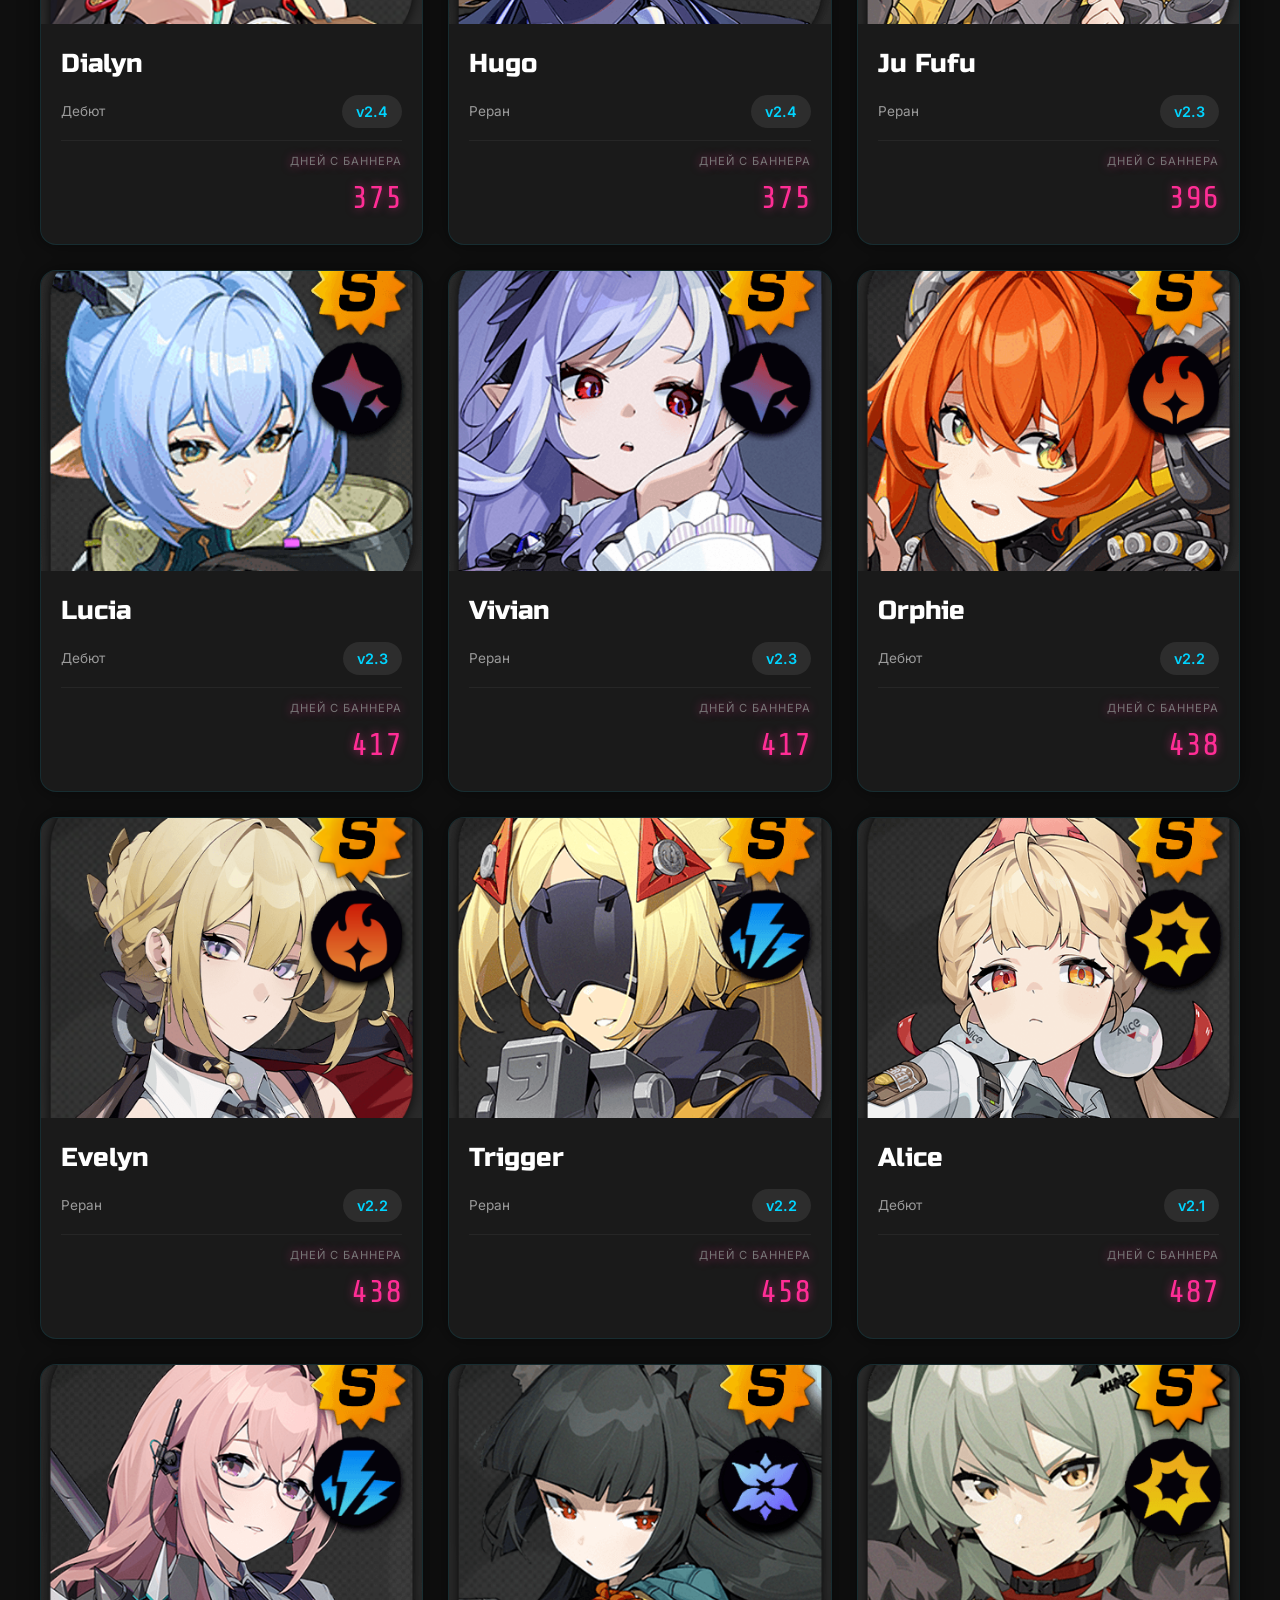
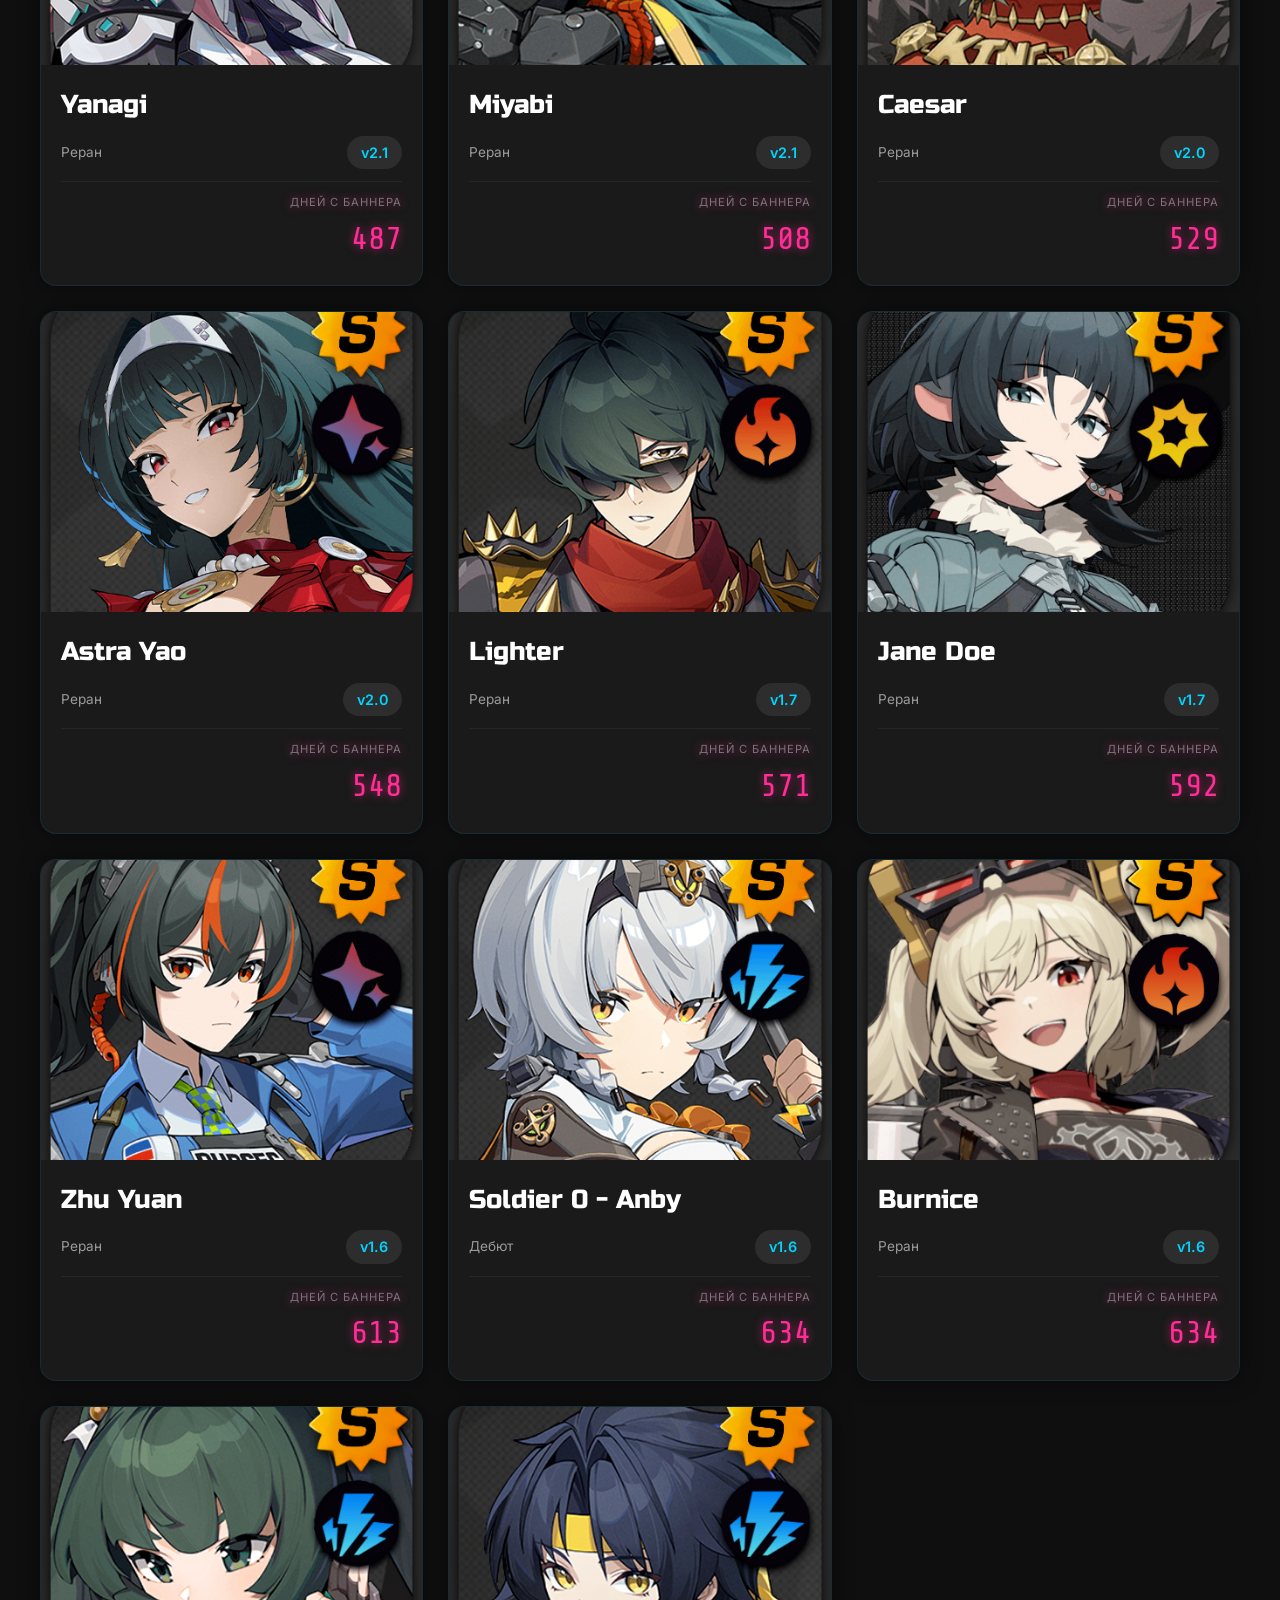
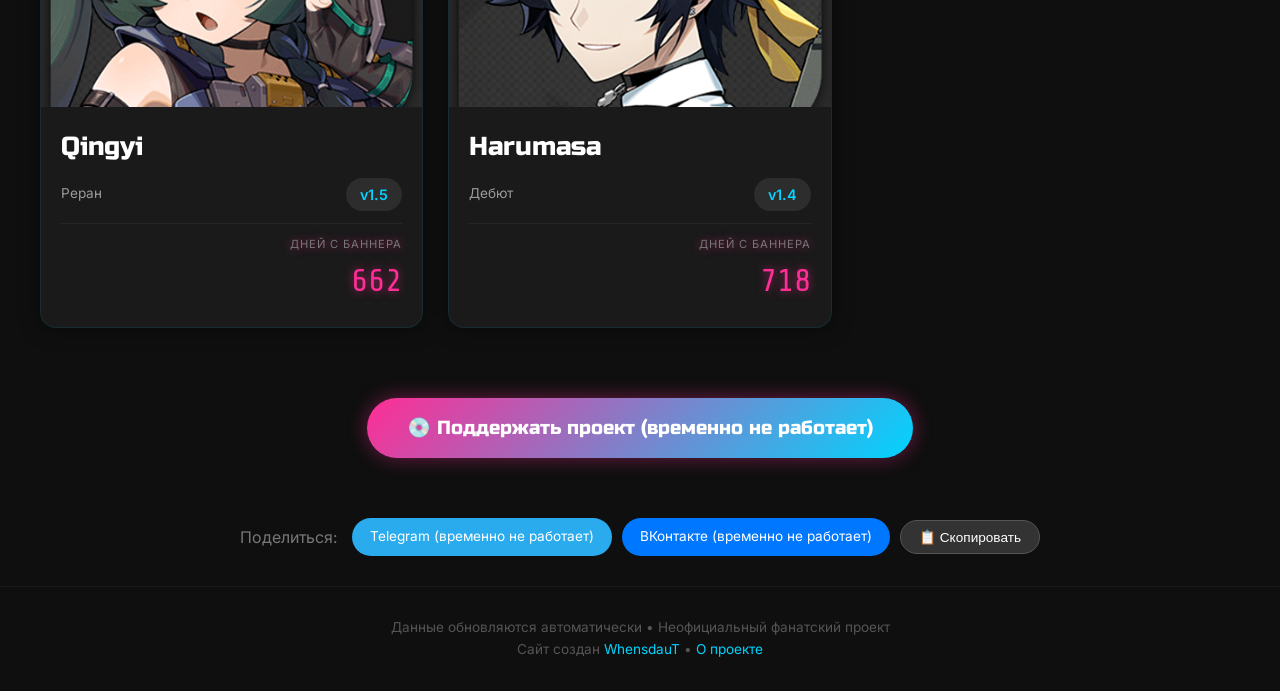
==== commit eb91cbd7: "Update index.html" ====
--- a/index.html
+++ b/index.html
@@ -51,12 +51,6 @@
             <span id="minutes">0</span>м
         </div>
     </div>
-
-    <!-- Кнопка "Архив" -->
-    <div class="history-btn-wrapper">
-        <a href="archive.html" class="history-btn">📂 Архив баннеров</a>
-    </div>
-
     <!-- Фильтры -->
     <div class="filter-container">
         <button class="filter-btn active" data-filter="all">Все</button>
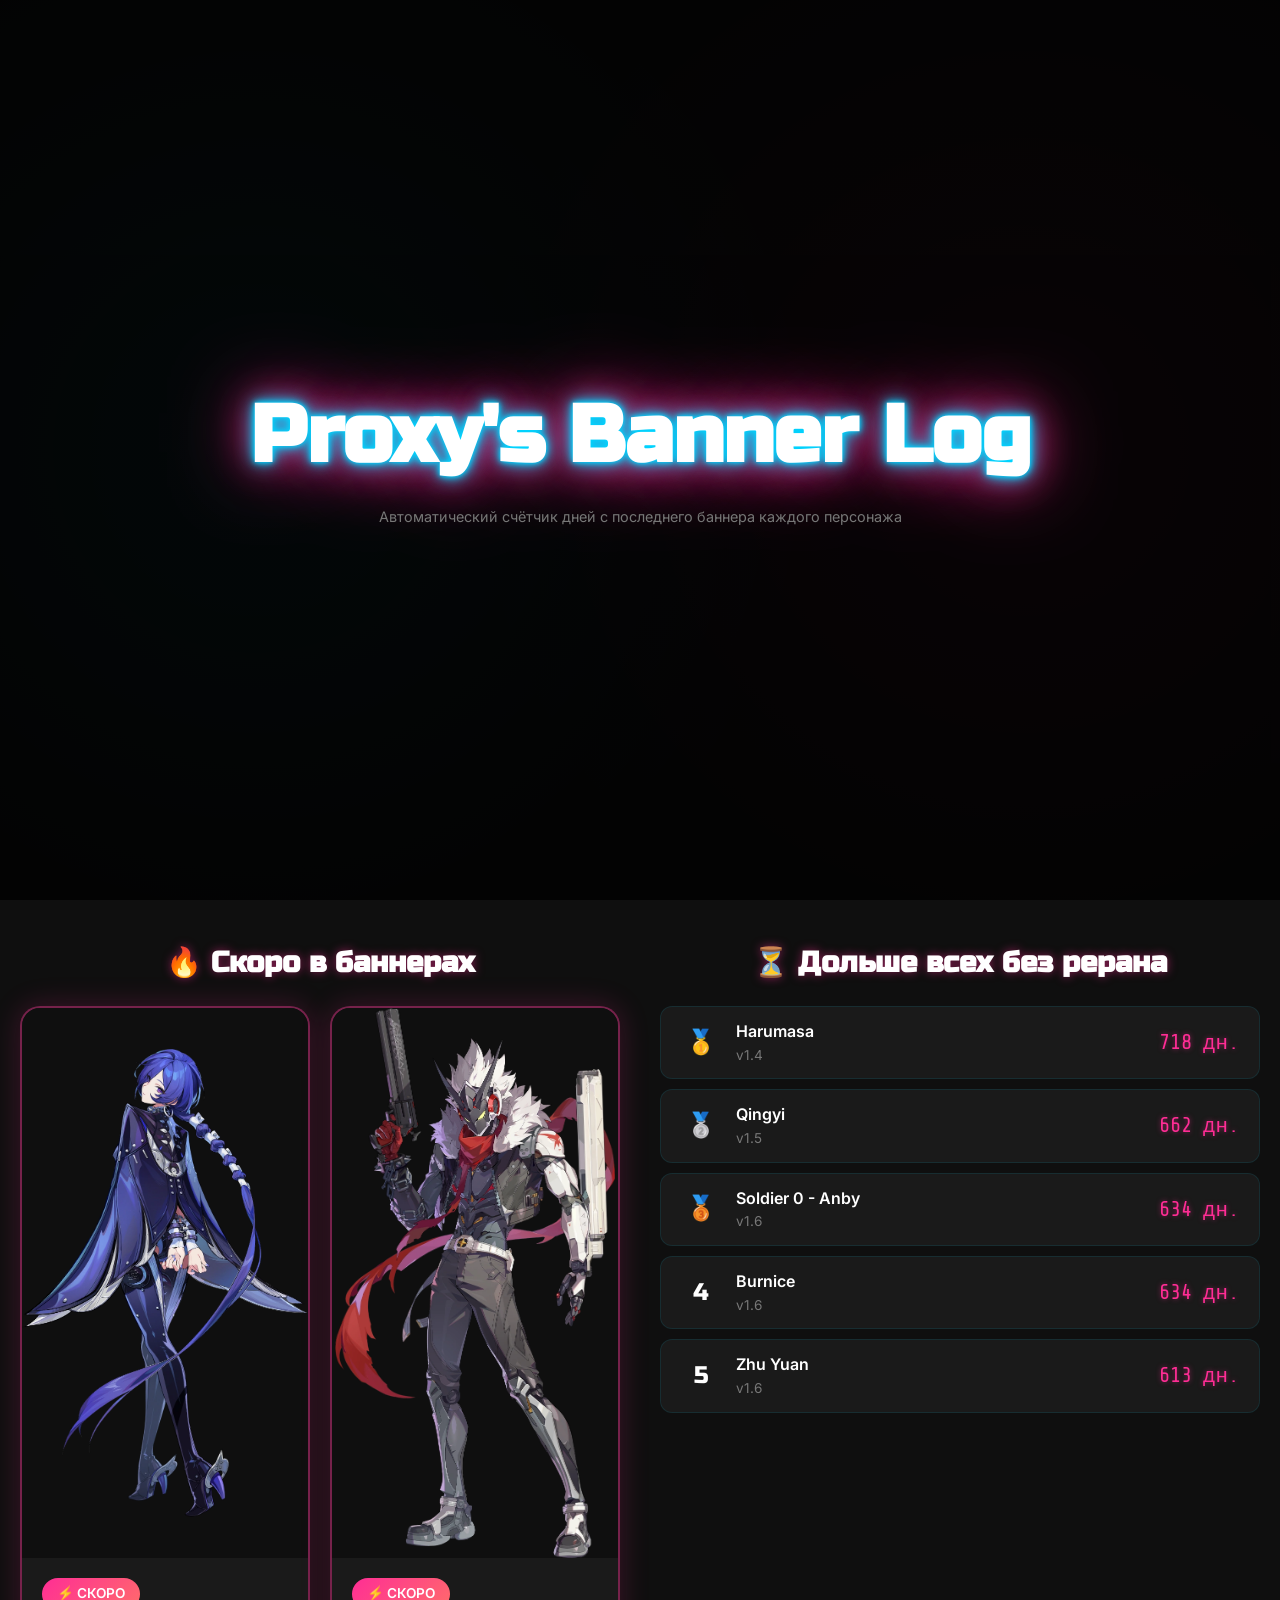
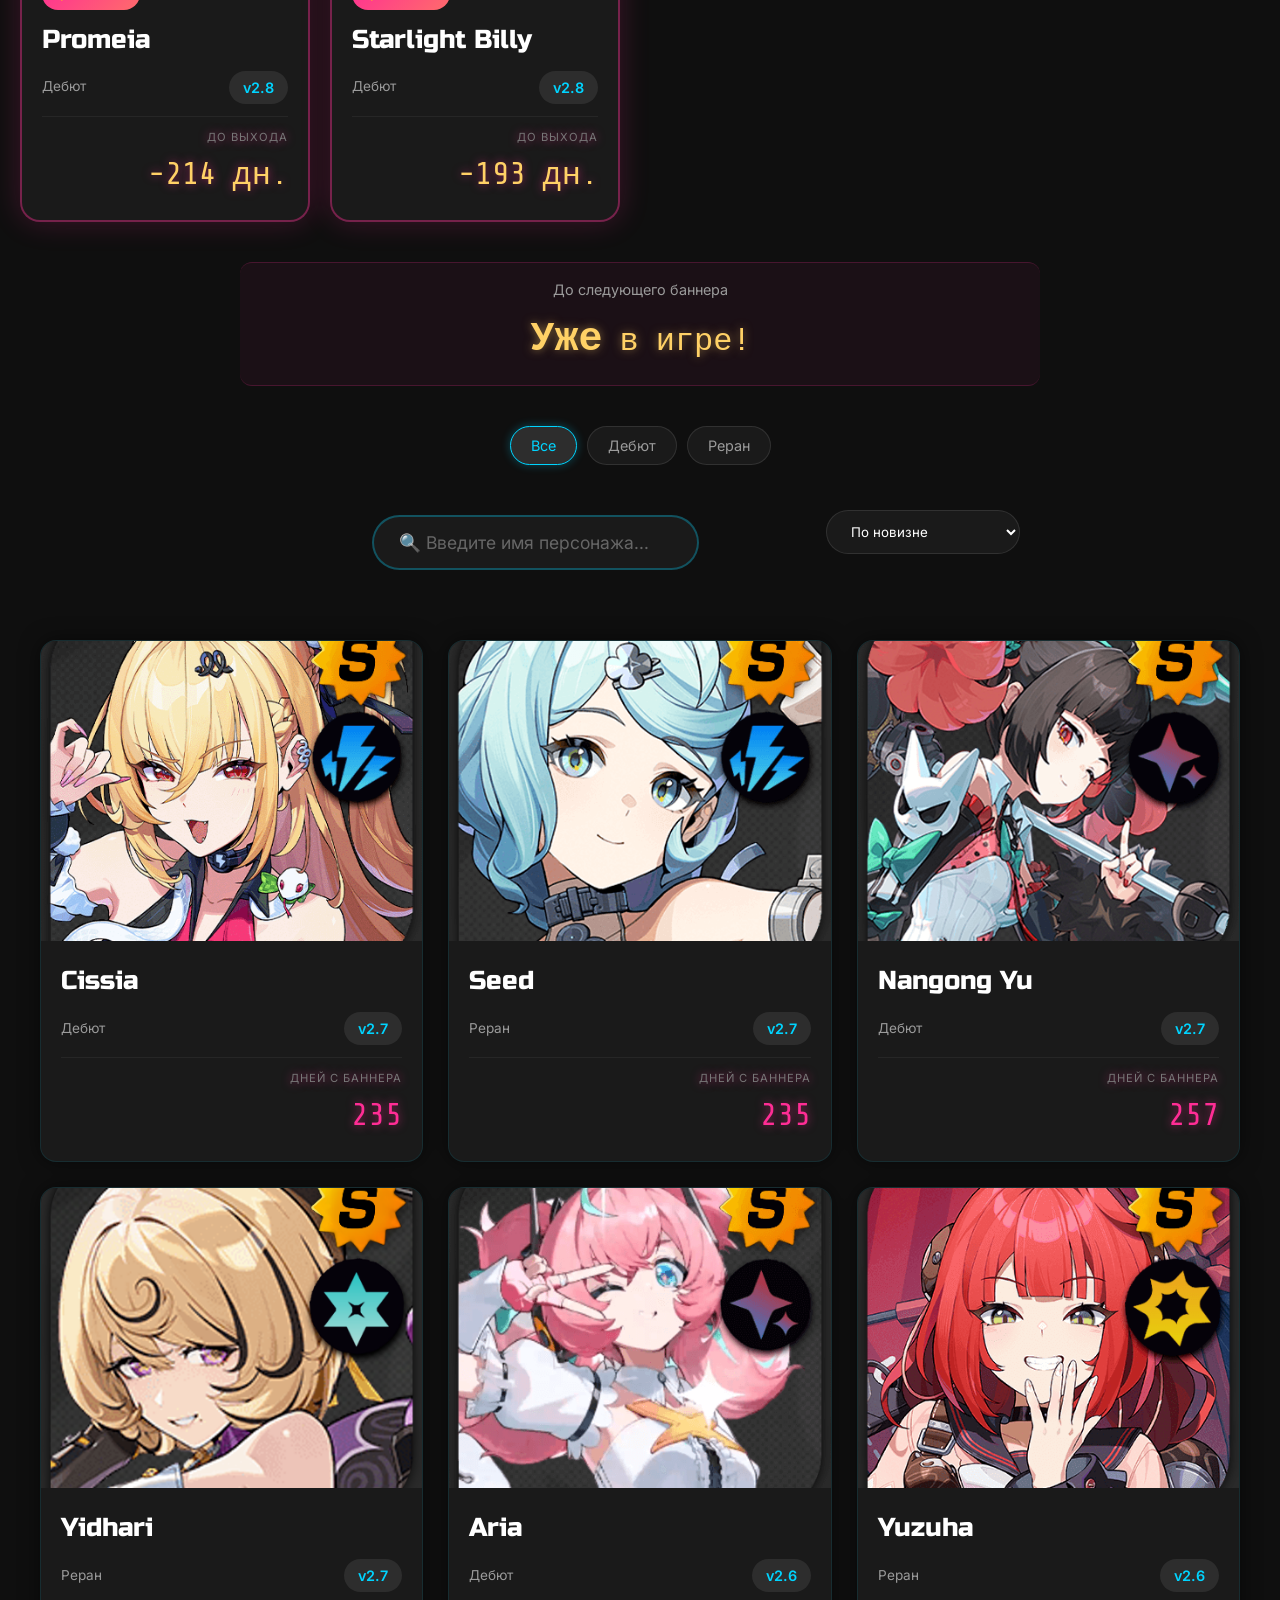
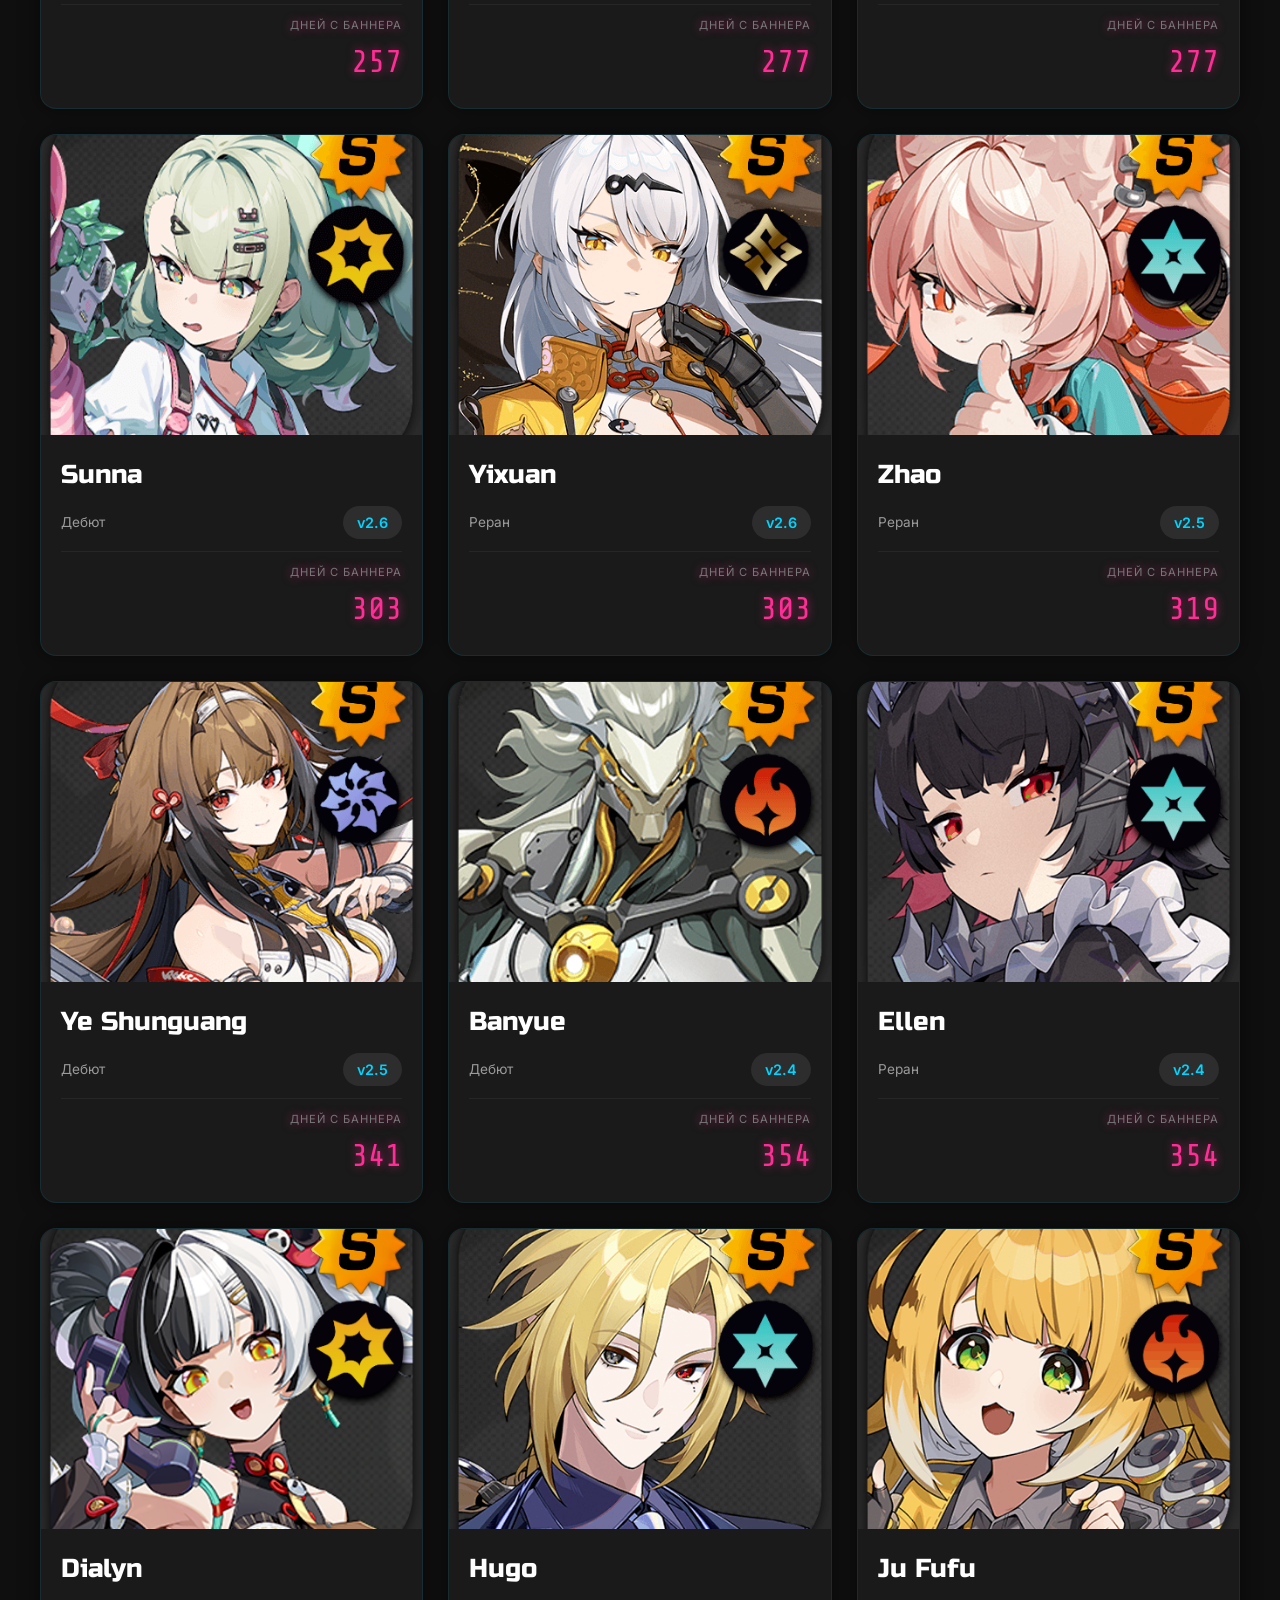
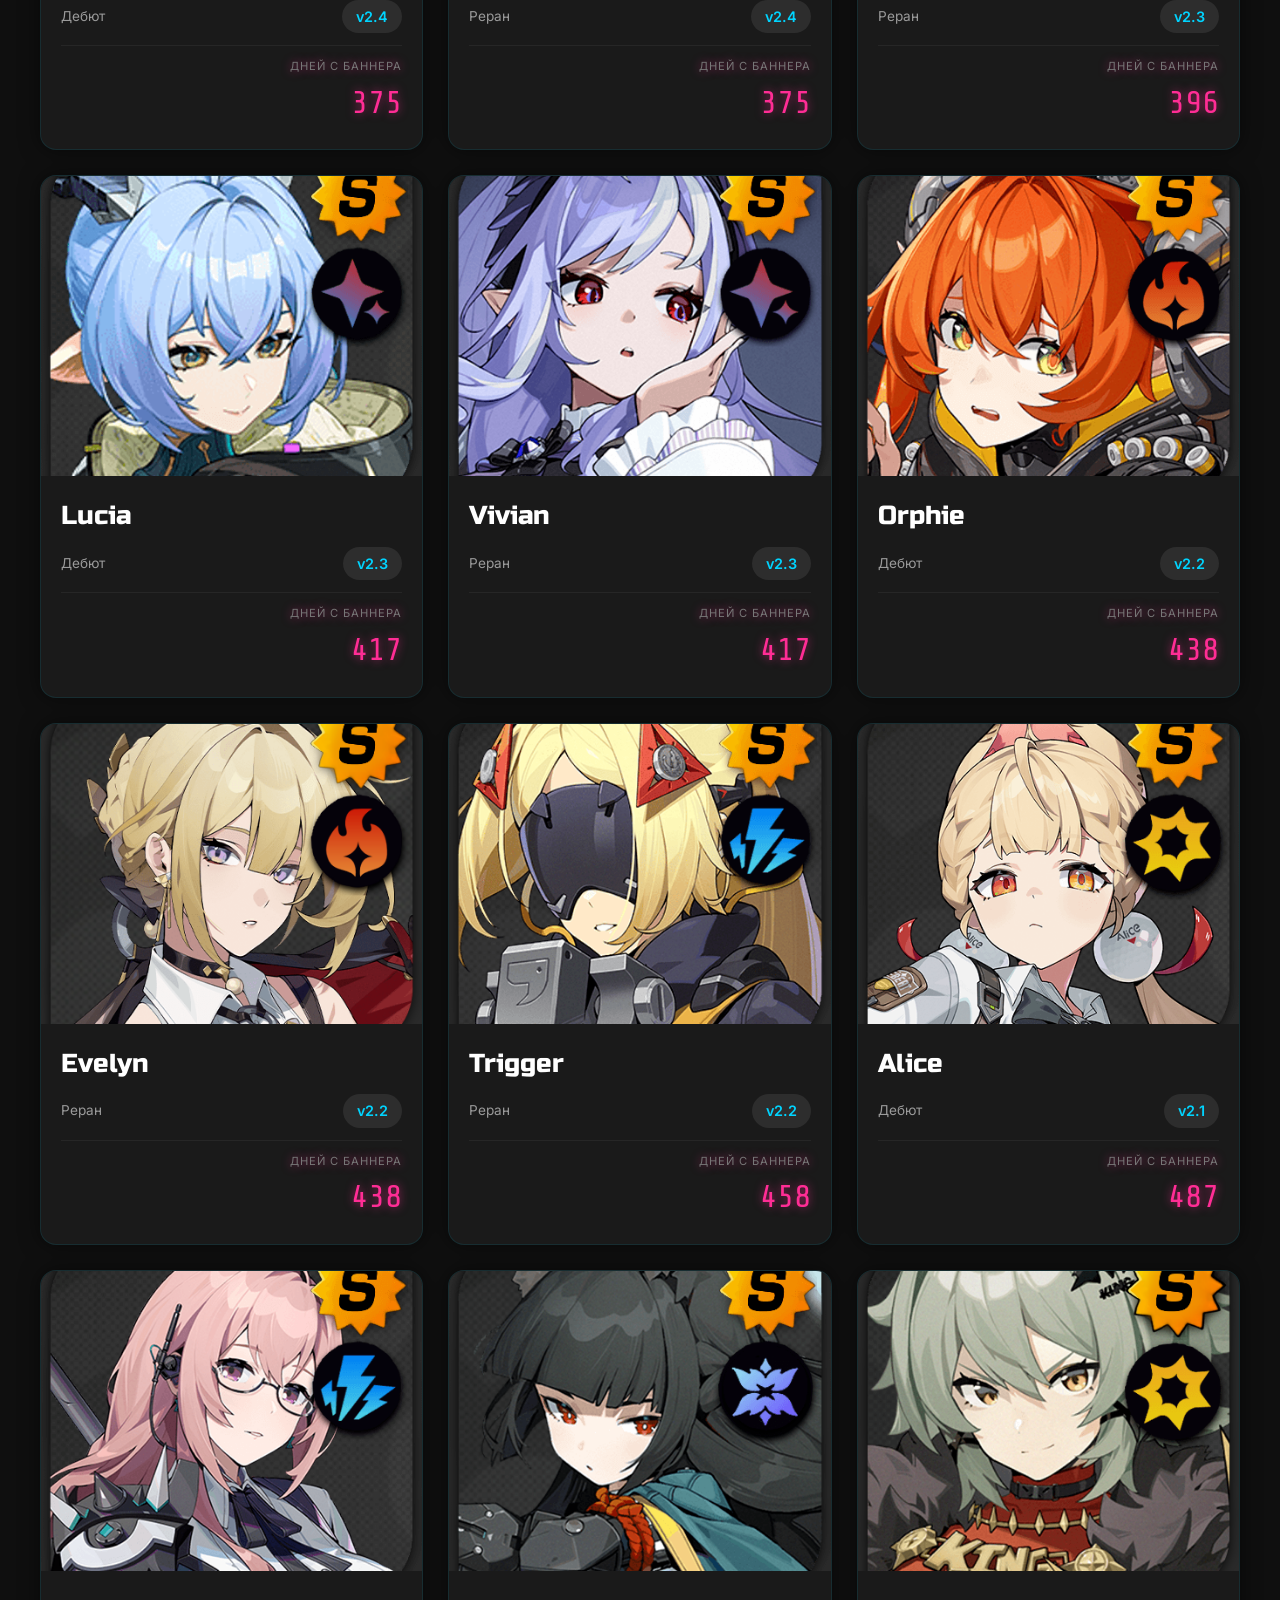
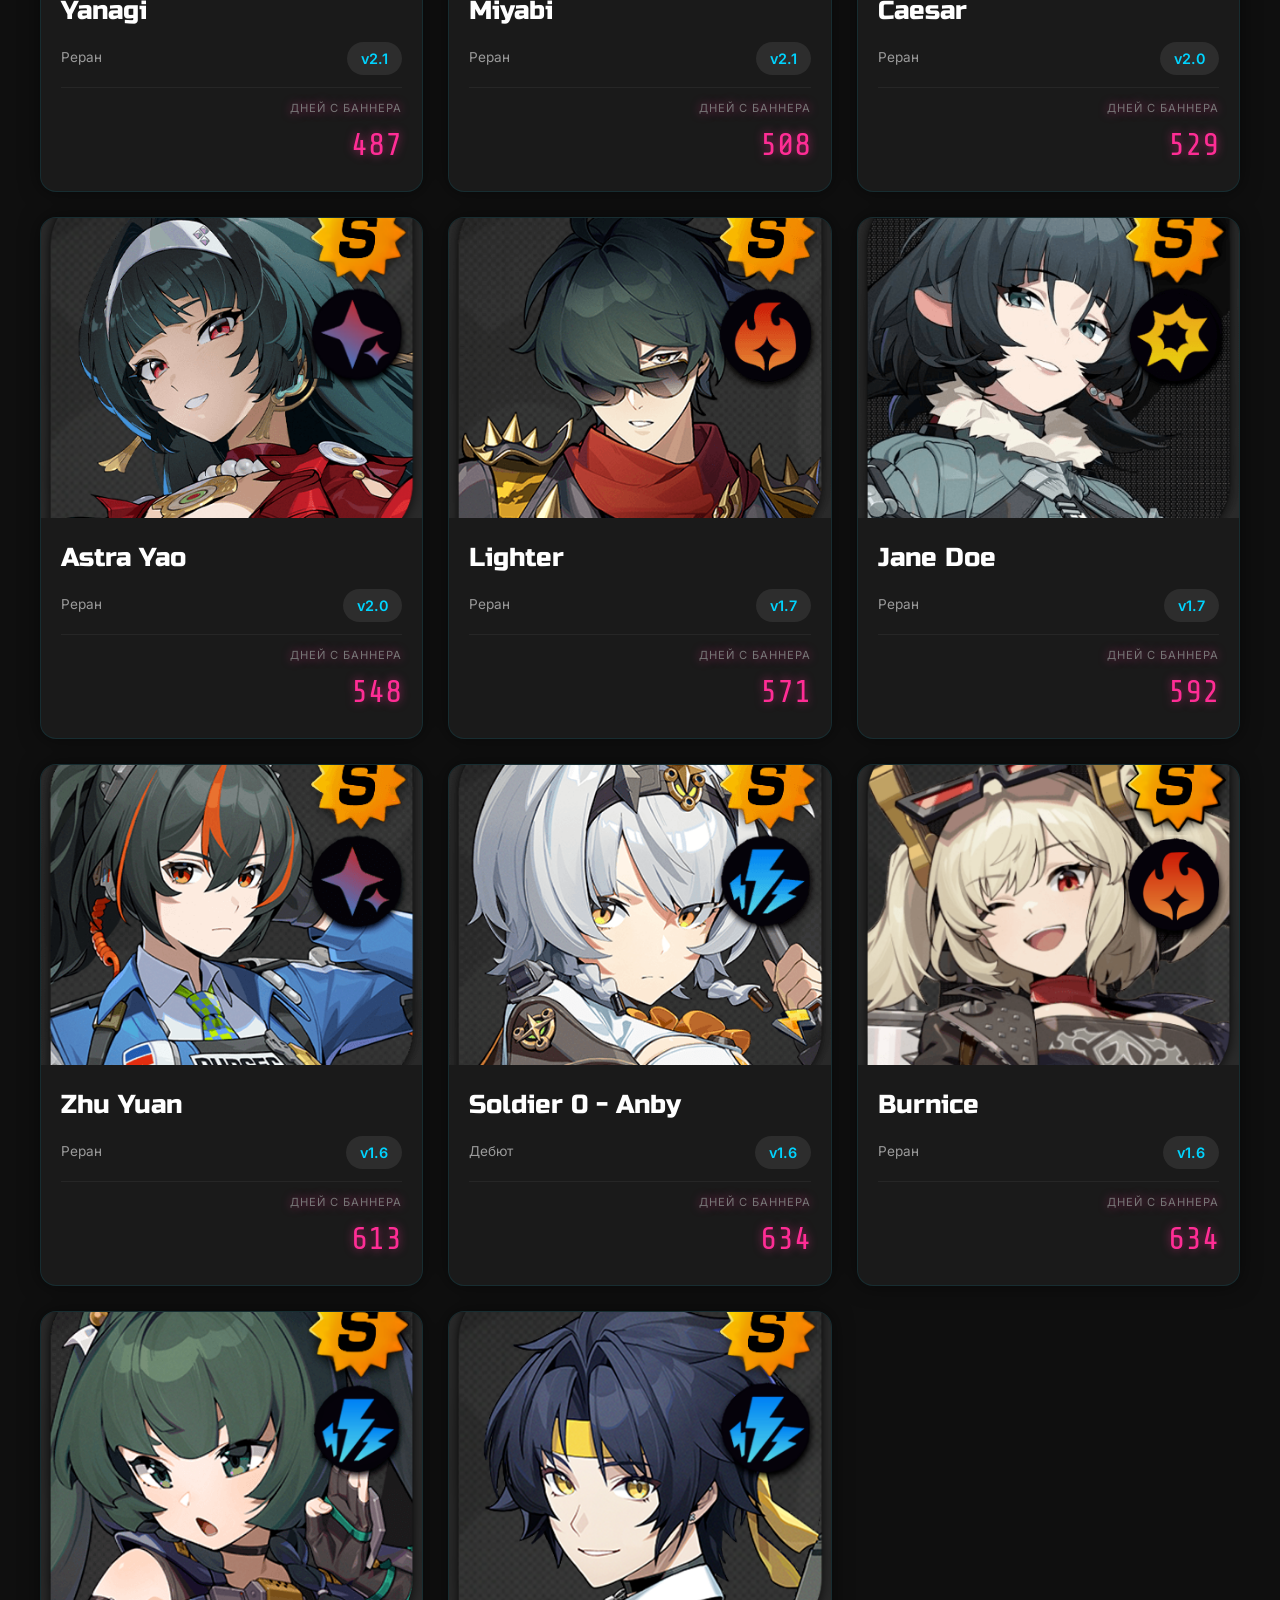
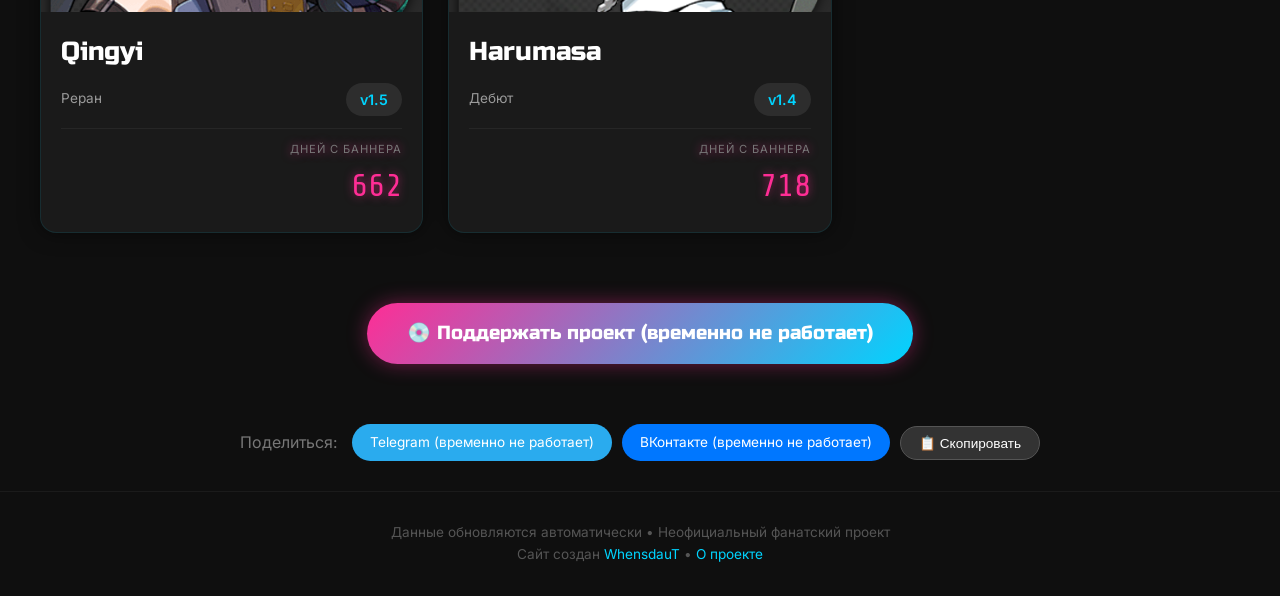
==== commit 0b4cb921: "Update index.html" ====
--- a/index.html
+++ b/index.html
@@ -10,9 +10,9 @@
     <title>Proxy's Banner Log | Баннеры ZZZ</title>
     <meta name="description" content="Архив всех баннеров Zenless Zone Zero с автоматическим счётчиком дней">
     <link rel="icon" href="data:image/svg+xml,<svg xmlns='http://www.w3.org/2000/svg' viewBox='0 0 100 100'><text y='.9em' font-size='90'>💿</text></svg>">
-    <link rel="stylesheet" href="style.css">
-    <link rel="stylesheet" href="grid.css">
-    <link rel="stylesheet" href="particles.css">
+    <link rel="stylesheet" href="style.css?v=1">
+    <link rel="stylesheet" href="grid.css?v=1">
+    <link rel="stylesheet" href="particles.css?v=1">
     <link href="https://fonts.googleapis.com/css2?family=Russo+One&family=Inter:wght@400;600&family=Share+Tech+Mono&display=swap" rel="stylesheet">
 </head>
 <body>
@@ -51,6 +51,7 @@
             <span id="minutes">0</span>м
         </div>
     </div>
+
     <!-- Фильтры -->
     <div class="filter-container">
         <button class="filter-btn active" data-filter="all">Все</button>
@@ -97,7 +98,7 @@
         <p>Сайт создан <a href="https://github.com/WhensdauT" target="_blank">WhensdauT</a> • <a href="about.html">О проекте</a></p>
     </footer>
 
-    <script src="particles.js"></script>
-    <script src="script.js"></script>
+    <script src="particles.js?v=1"></script>
+    <script src="script.js?v=1"></script>
 </body>
 </html>
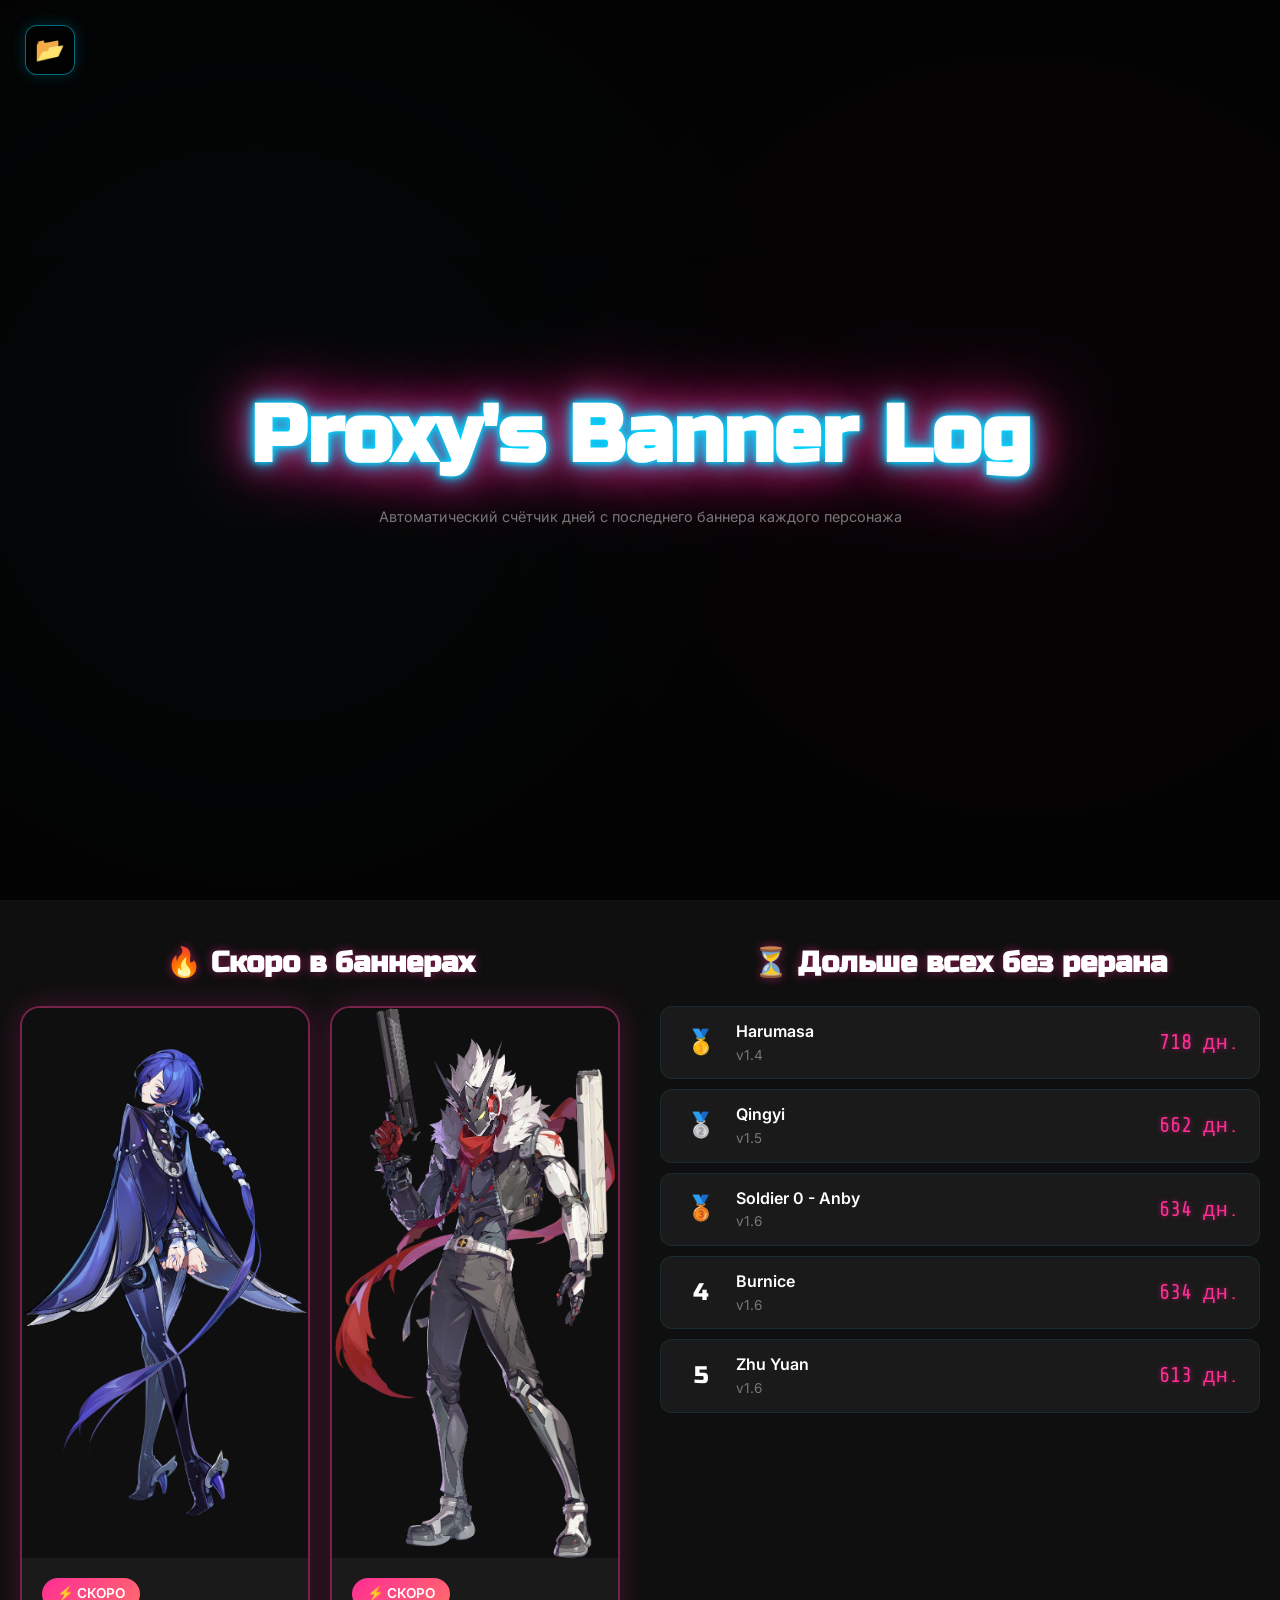
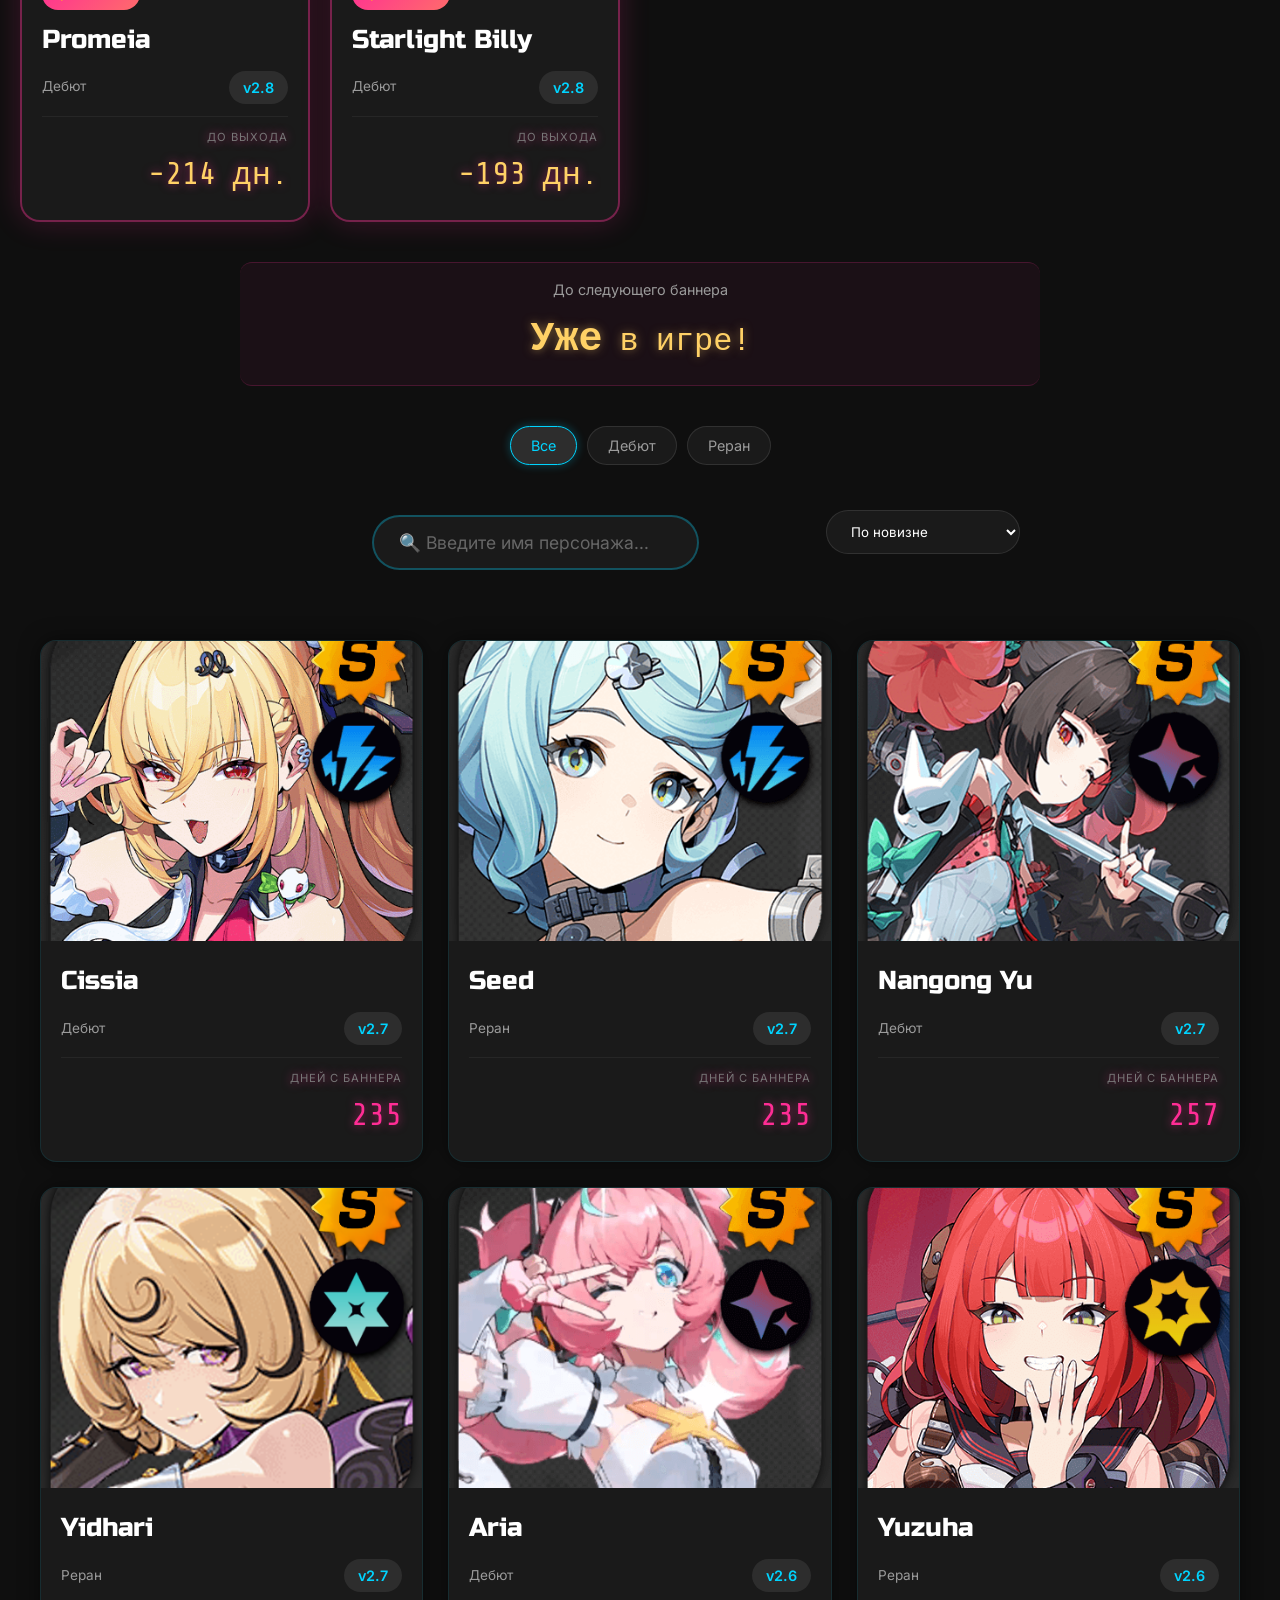
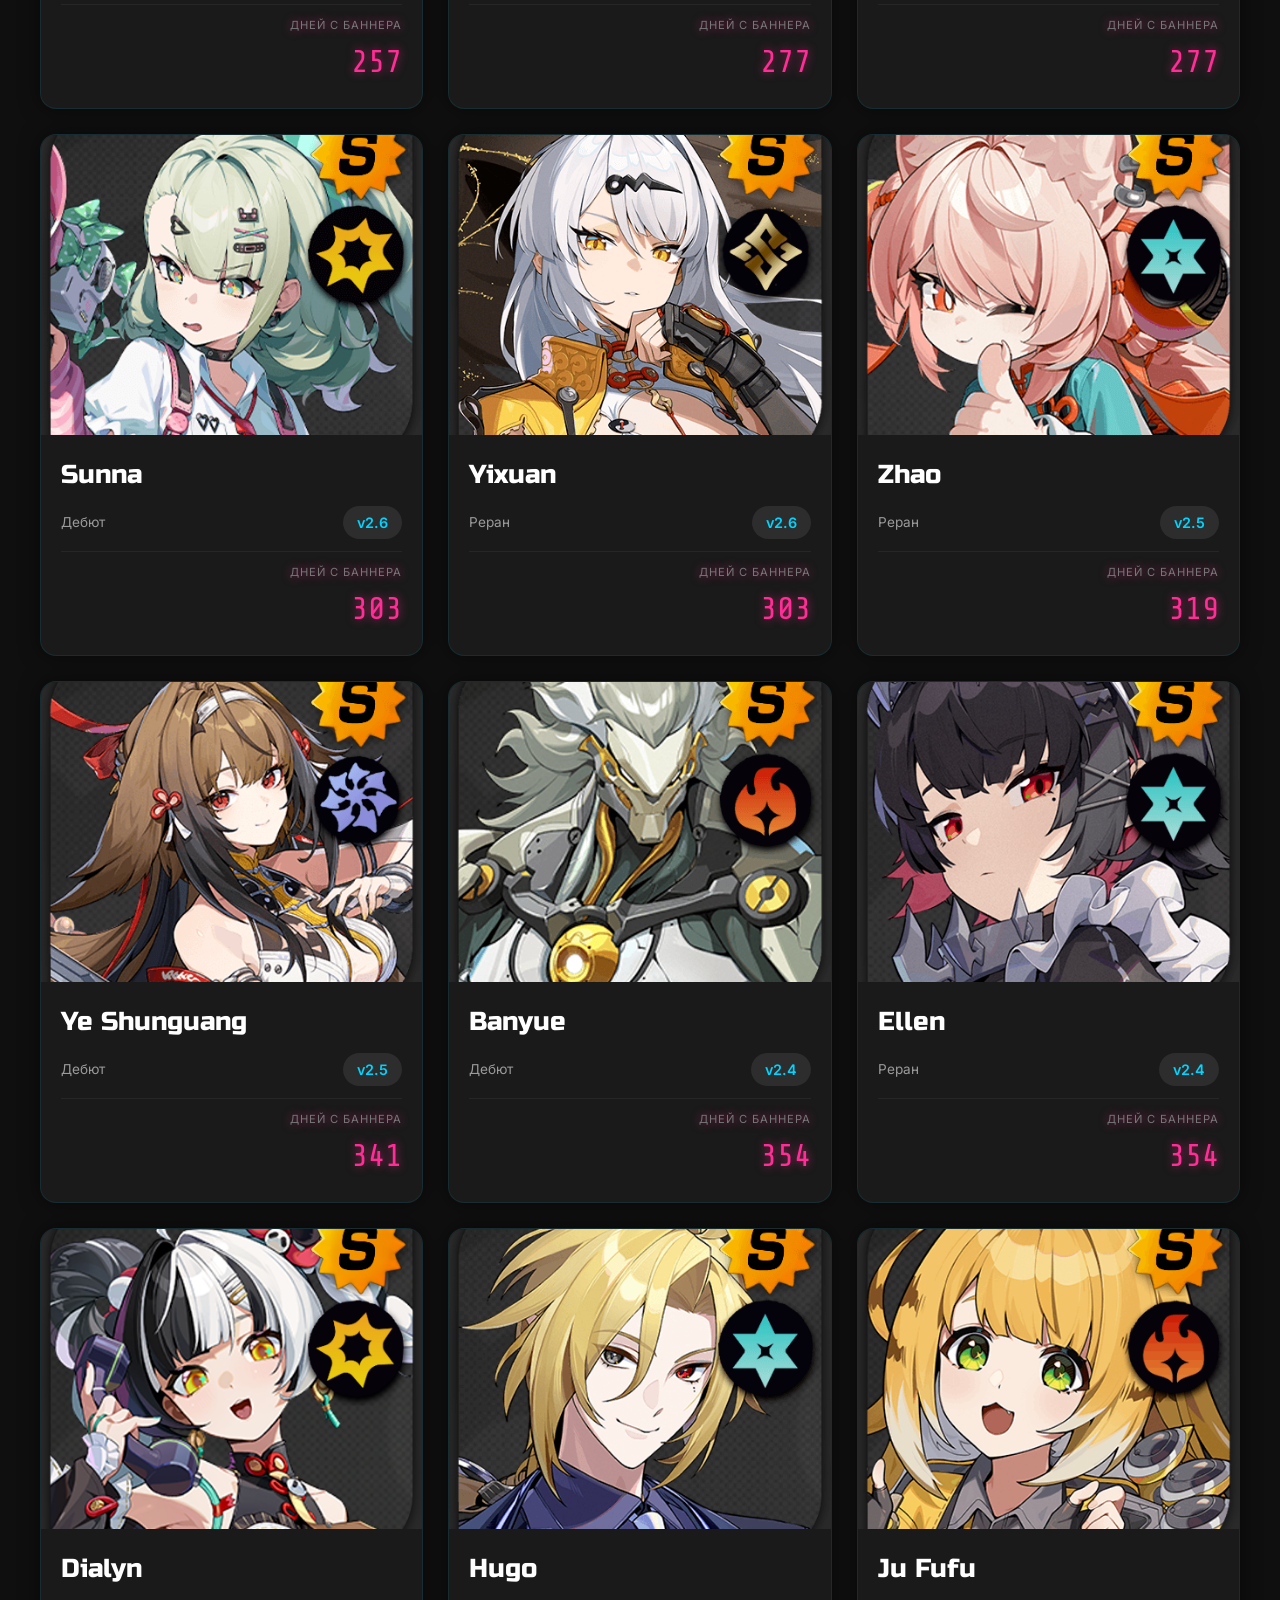
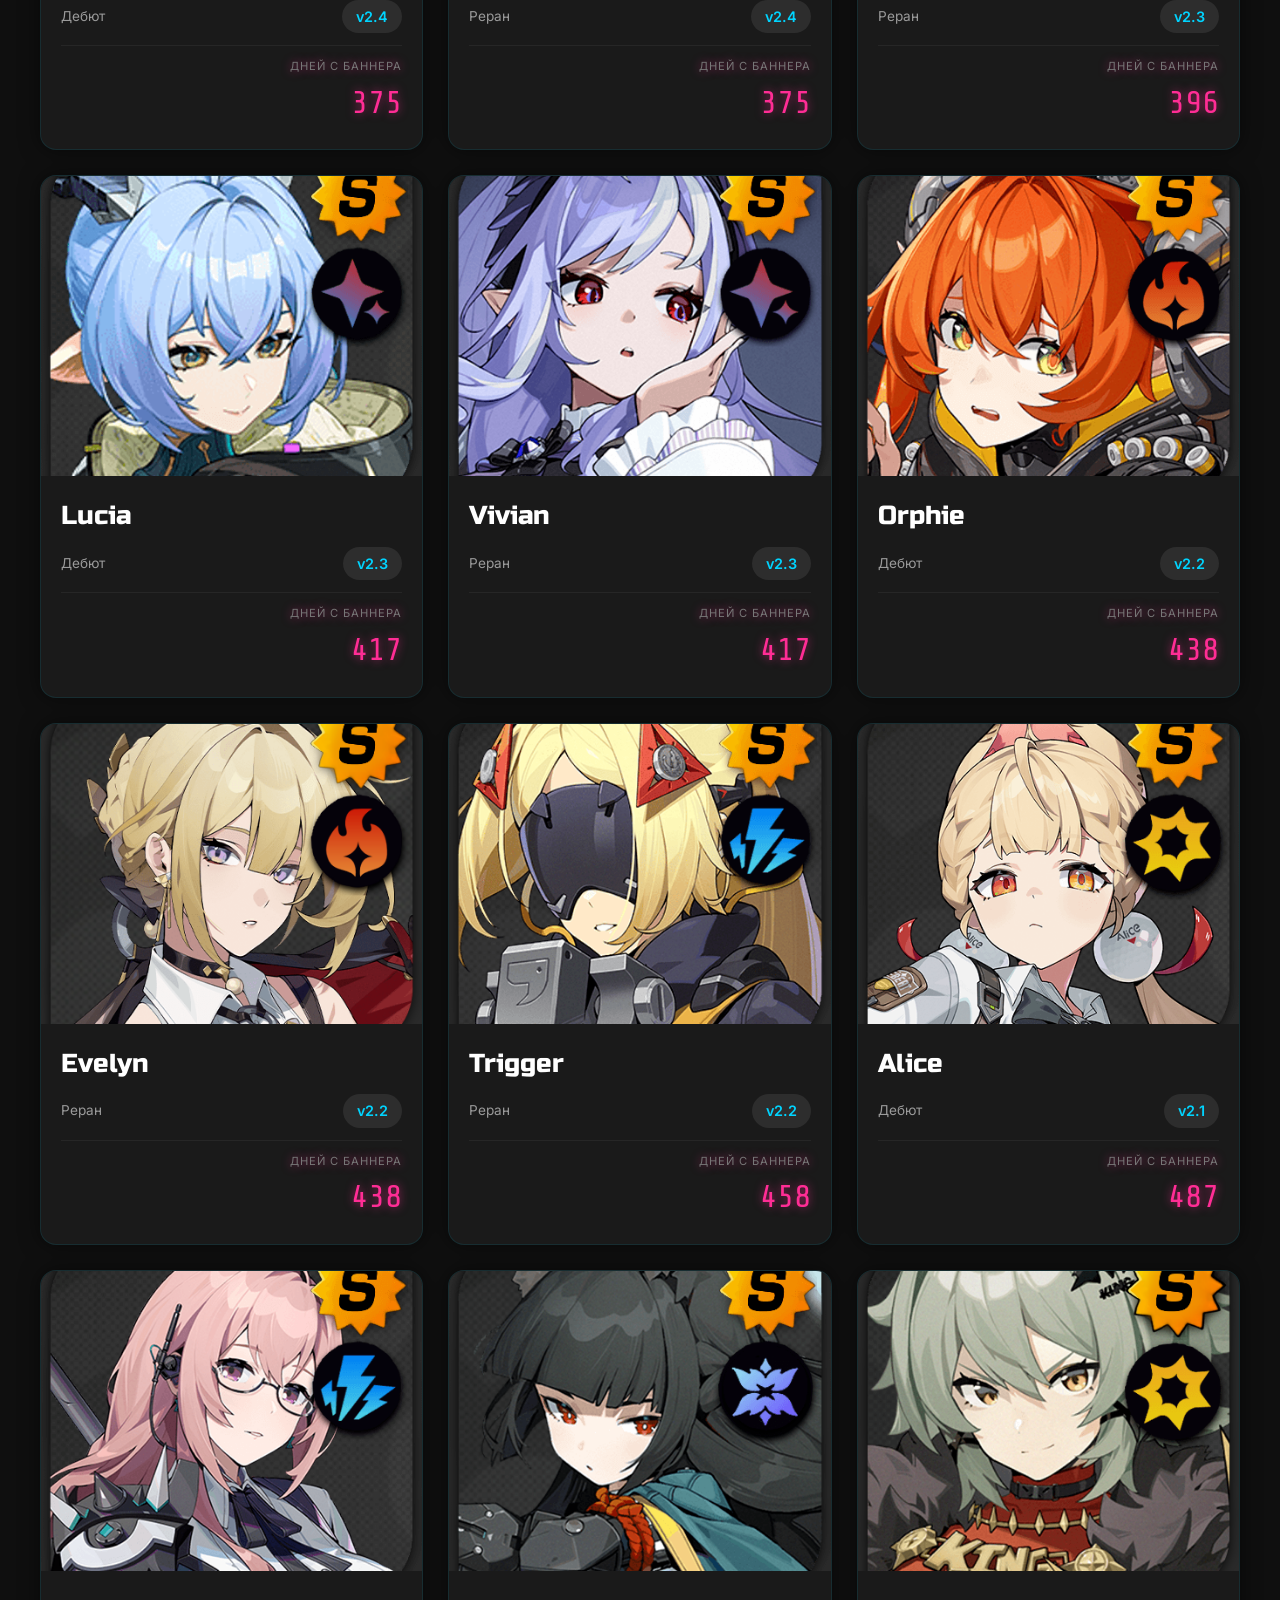
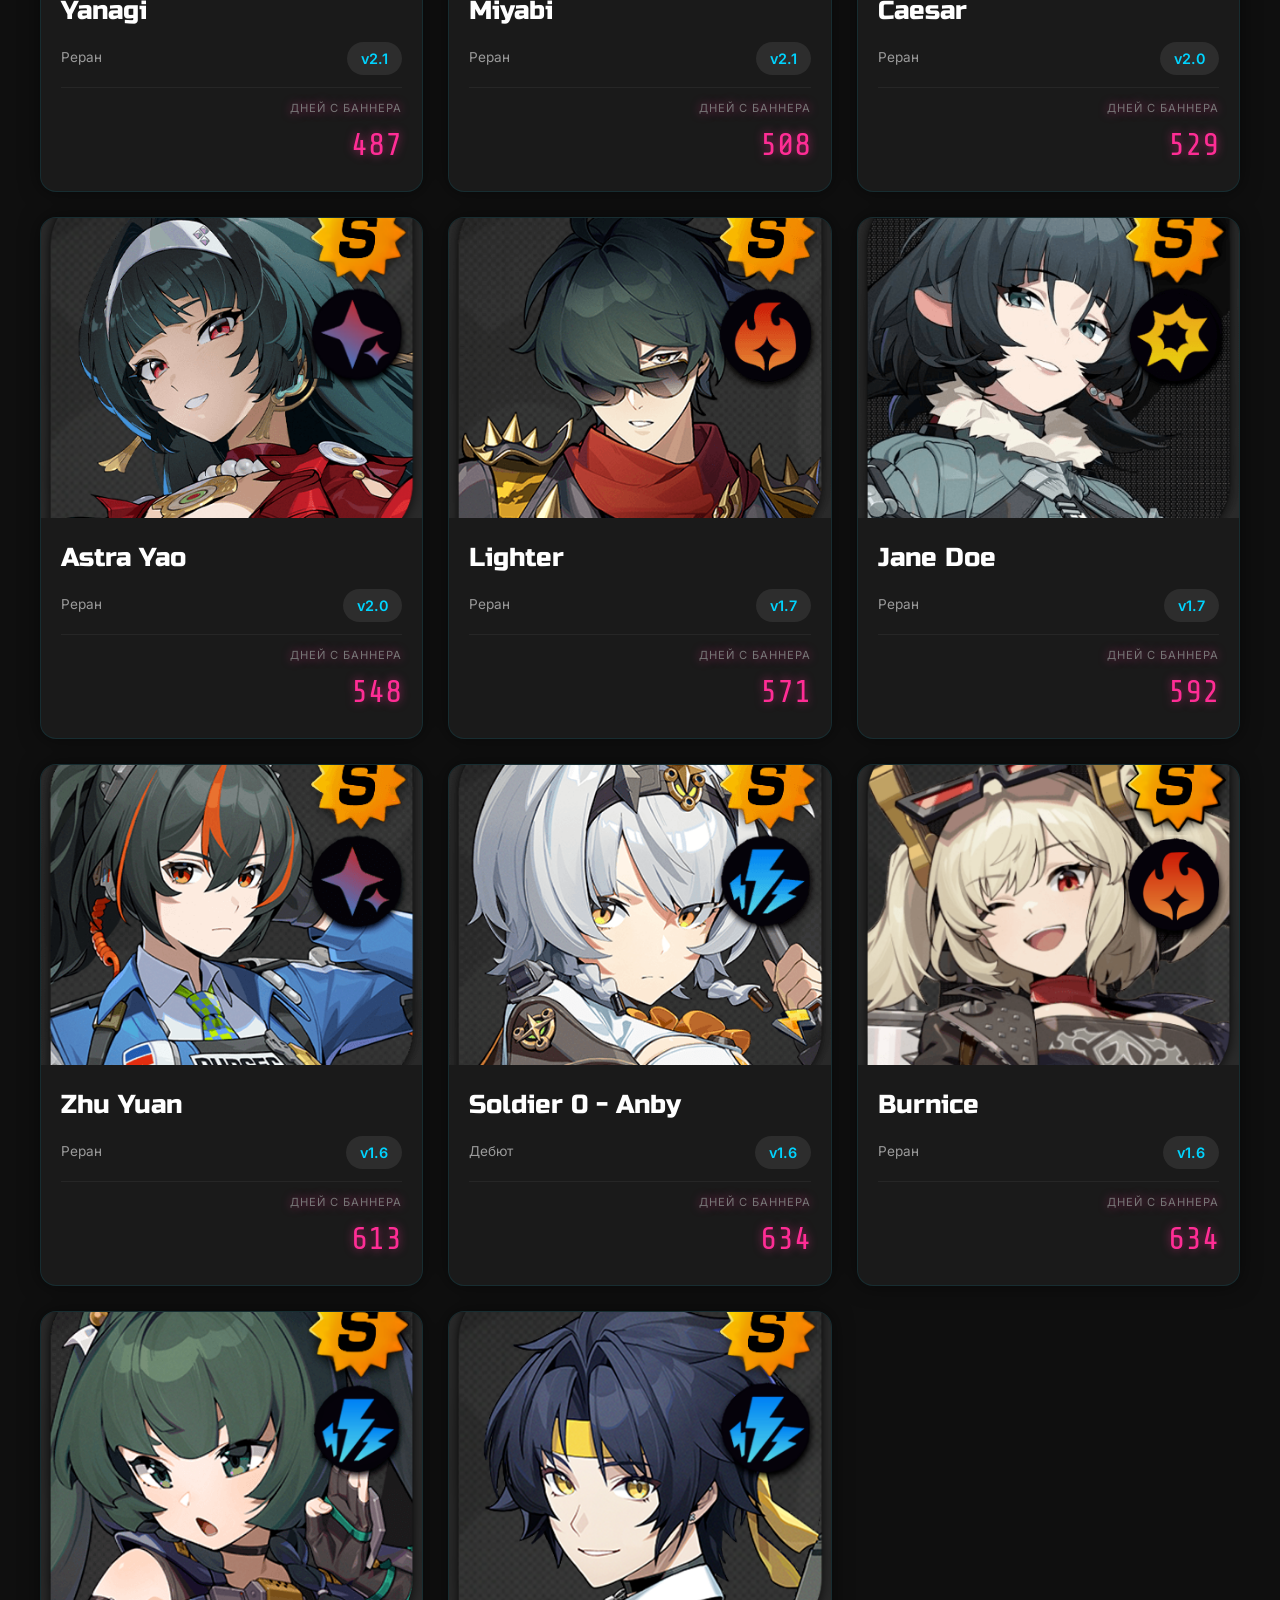
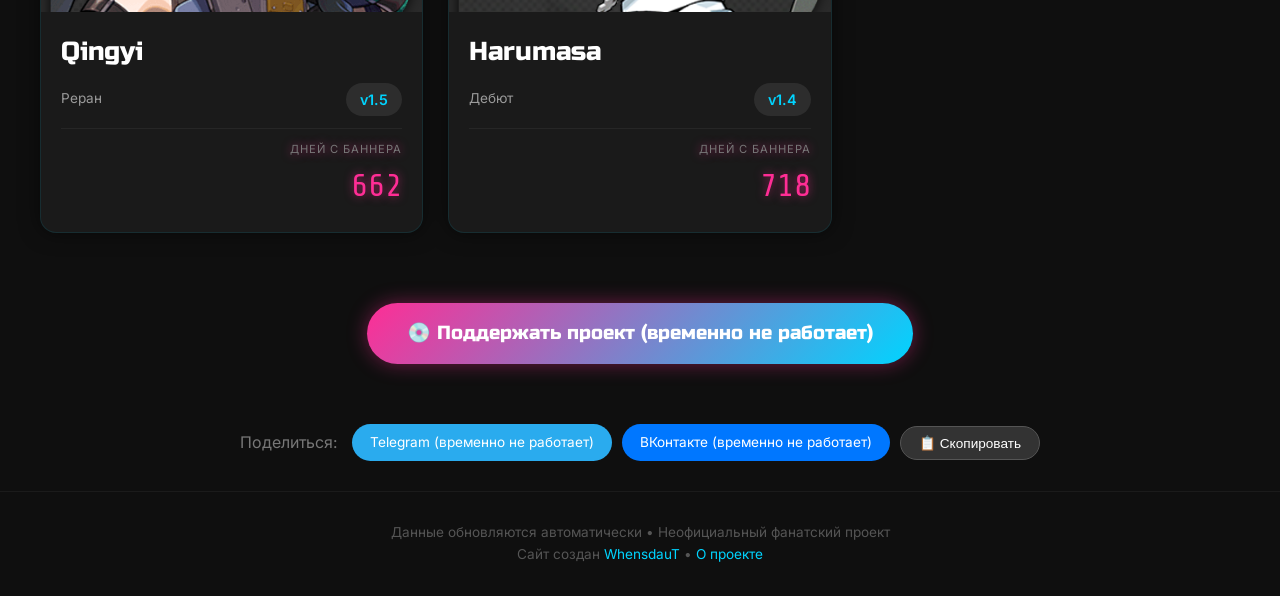
==== commit d59576f9: "Update index.html" ====
--- a/index.html
+++ b/index.html
@@ -26,6 +26,7 @@
             </iframe>
         </div>
         <div class="cover-overlay"></div>
+        <a href="hub.html" class="hub-corner-btn">📂</a>
         <h1 class="neon-title">Proxy's Banner Log</h1>
         <p class="subtitle-small">Автоматический счётчик дней с последнего баннера каждого персонажа</p>
     </div>
--- a/style.css
+++ b/style.css
@@ -642,3 +642,32 @@
         height: 350px;
     }
 }
+/* Кнопка-хаб в левом верхнем углу обложки */
+.hub-corner-btn {
+    position: absolute;
+    top: 25px;
+    left: 25px;
+    z-index: 3;
+    width: 50px;
+    height: 50px;
+    background: rgba(0, 0, 0, 0.6);
+    border: 1px solid rgba(0, 212, 255, 0.5);
+    border-radius: 12px;
+    display: flex;
+    align-items: center;
+    justify-content: center;
+    color: #00d4ff;
+    font-size: 1.5rem;
+    text-decoration: none;
+    backdrop-filter: blur(5px);
+    transition: all 0.3s;
+    box-shadow: 0 0 15px rgba(0, 212, 255, 0.2);
+}
+
+.hub-corner-btn:hover {
+    background: rgba(0, 212, 255, 0.2);
+    border-color: #ff2d95;
+    color: #ff2d95;
+    box-shadow: 0 0 25px rgba(255, 45, 149, 0.6);
+    transform: scale(1.1);
+}
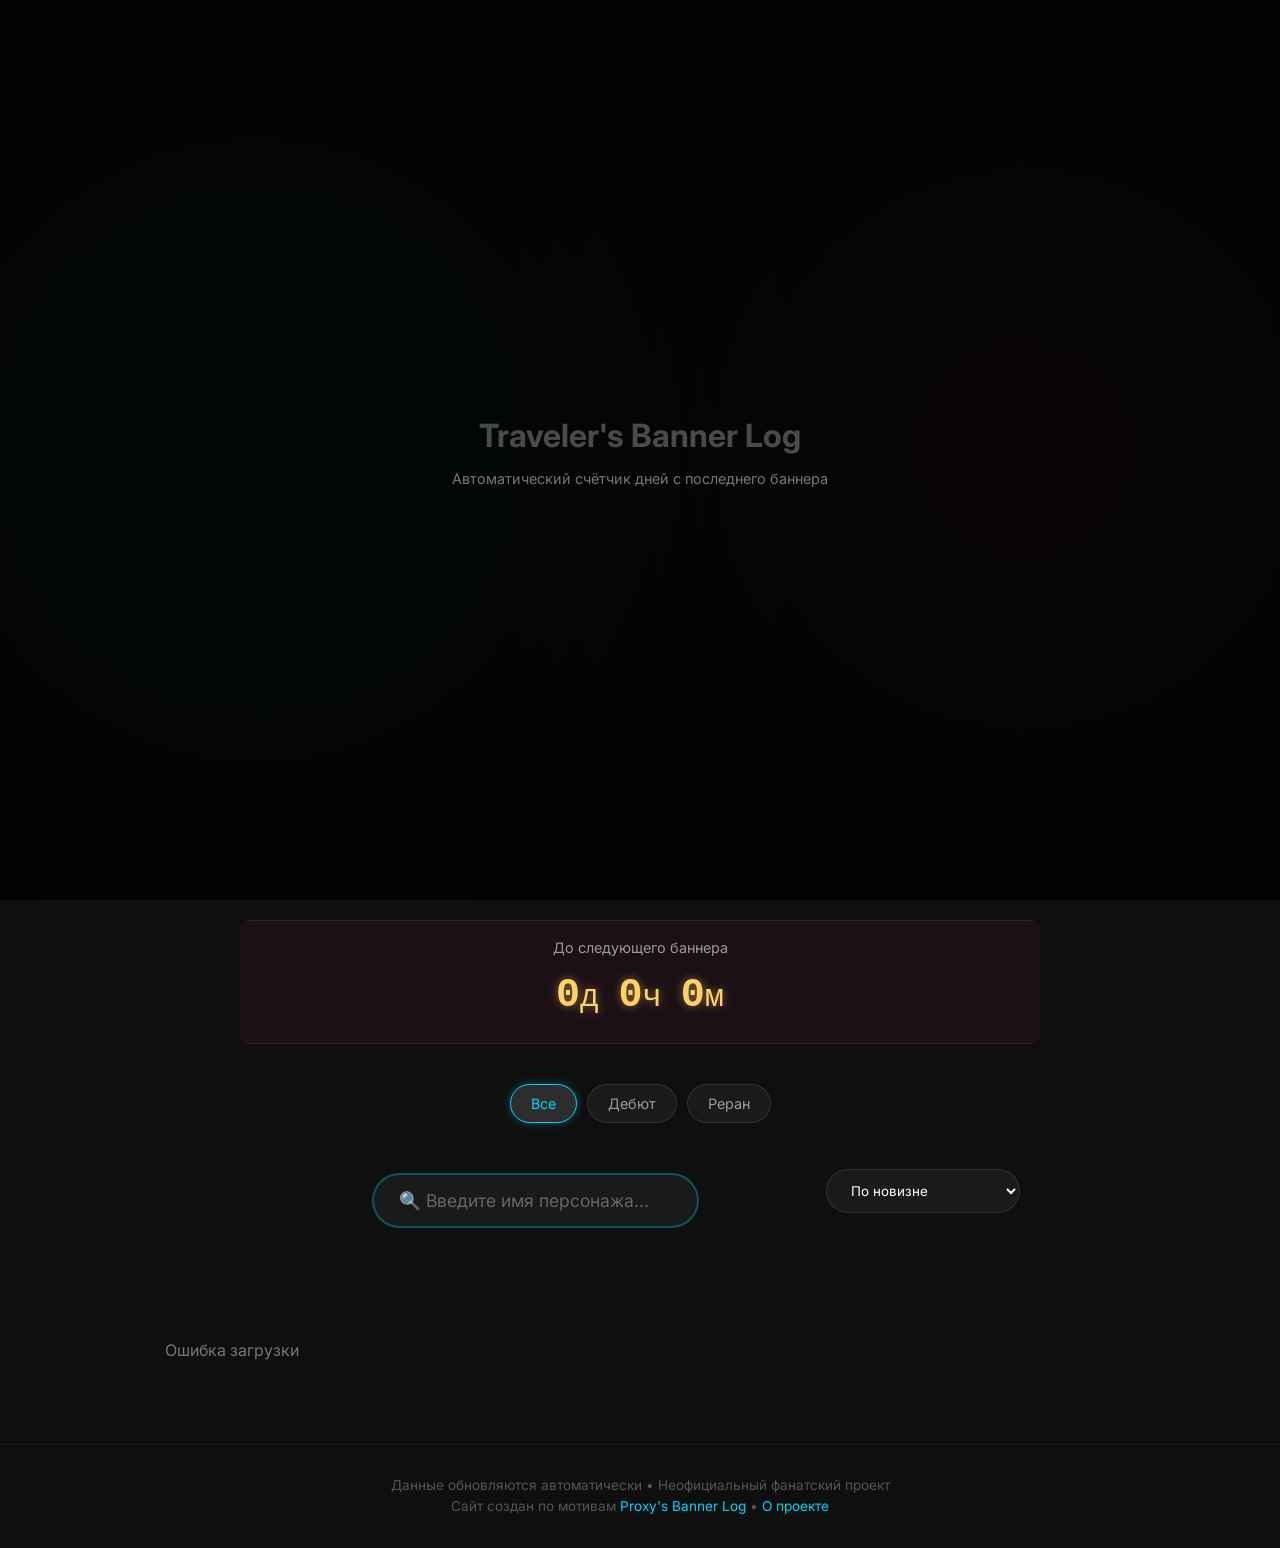
==== commit 33abfed6: "Update index.html" ====
--- a/index.html
+++ b/index.html
@@ -7,40 +7,19 @@
     </script>
     <meta charset="UTF-8">
     <meta name="viewport" content="width=device-width, initial-scale=1.0">
-    <title>Proxy's Banner Log | Баннеры ZZZ</title>
-    <meta name="description" content="Архив всех баннеров Zenless Zone Zero с автоматическим счётчиком дней">
-    <link rel="icon" href="data:image/svg+xml,<svg xmlns='http://www.w3.org/2000/svg' viewBox='0 0 100 100'><text y='.9em' font-size='90'>💿</text></svg>">
-    <link rel="stylesheet" href="style.css?v=1">
-    <link rel="stylesheet" href="grid.css?v=1">
-    <link rel="stylesheet" href="particles.css?v=1">
-    <link href="https://fonts.googleapis.com/css2?family=Russo+One&family=Inter:wght@400;600&family=Share+Tech+Mono&display=swap" rel="stylesheet">
+    <title>Traveler's Banner Log | Баннеры Genshin Impact</title>
+    <link rel="icon" href="data:image/svg+xml,<svg xmlns='http://www.w3.org/2000/svg' viewBox='0 0 100 100'><text y='.9em' font-size='90'>⚜️</text></svg>">
+    <link rel="stylesheet" href="style.css">
+    <link rel="stylesheet" href="grid.css">
+    <link rel="stylesheet" href="particles.css">
+    <link href="https://fonts.googleapis.com/css2?family=Cinzel:wght@400;600;700&family=Inter:wght@300;400;500;600&family=JetBrains+Mono&display=swap" rel="stylesheet">
 </head>
 <body>
+    <!-- Обложка (упрощённая) -->
     <div class="cover">
-        <div class="video-background">
-            <iframe 
-                src="https://www.youtube.com/embed/ffubdFPFlS8?autoplay=1&mute=1&loop=1&playlist=ffubdFPFlS8&controls=0&showinfo=0&rel=0" 
-                frameborder="0" 
-                allow="autoplay; encrypted-media" 
-                allowfullscreen>
-            </iframe>
-        </div>
         <div class="cover-overlay"></div>
-        <a href="hub.html" class="hub-corner-btn">📂</a>
-        <h1 class="neon-title">Proxy's Banner Log</h1>
-        <p class="subtitle-small">Автоматический счётчик дней с последнего баннера каждого персонажа</p>
-    </div>
-
-    <!-- Секция "Скоро" и "Топ" -->
-    <div class="highlights">
-        <div class="highlights-left">
-            <h2 class="section-title">🔥 Скоро в баннерах</h2>
-            <div class="upcoming-container" id="upcoming-container"></div>
-        </div>
-        <div class="highlights-right">
-            <h2 class="section-title">⏳ Дольше всех без рерана</h2>
-            <div class="top5-container" id="top5-container"></div>
-        </div>
+        <h1 class="gold-title">Traveler's Banner Log</h1>
+        <p class="subtitle-small">Автоматический счётчик дней с последнего баннера</p>
     </div>
 
     <!-- Таймер -->
@@ -74,32 +53,18 @@
         </div>
     </div>
 
-    <!-- Все персонажи -->
+    <!-- Сетка карточек -->
     <div class="container" id="banner-container"></div>
 
     <!-- Кнопка "Наверх" -->
     <button id="scroll-top" class="scroll-top" title="Наверх">▲</button>
 
-    <div class="donate-section">
-        <a href="https://boosty.to/proxysbannerlog" target="_blank" class="donate-button">
-            💿 Поддержать проект (временно не работает)
-        </a>
-    </div>
-
-    <!-- Кнопки "Поделиться" -->
-    <div class="share-section">
-        <p>Поделиться:</p>
-        <a href="https://t.me/share/url?url=https://whensdaut.github.io/proxysbannerlog/" target="_blank" class="share-btn tg">Telegram (временно не работает)</a>
-        <a href="https://vk.com/share.php?url=https://whensdaut.github.io/proxysbannerlog/" target="_blank" class="share-btn vk">ВКонтакте (временно не работает)</a>
-        <button onclick="navigator.clipboard.writeText('https://whensdaut.github.io/proxysbannerlog/')" class="share-btn copy">📋 Скопировать</button>
-    </div>
-
     <footer>
         <p>Данные обновляются автоматически • Неофициальный фанатский проект</p>
-        <p>Сайт создан <a href="https://github.com/WhensdauT" target="_blank">WhensdauT</a> • <a href="about.html">О проекте</a></p>
+        <p>Сайт создан по мотивам <a href="https://github.com/WhensdauT/proxysbannerlog">Proxy's Banner Log</a> • <a href="about.html">О проекте</a></p>
     </footer>
 
-    <script src="particles.js?v=1"></script>
-    <script src="script.js?v=1"></script>
+    <script src="particles.js"></script>
+    <script src="script.js"></script>
 </body>
 </html>
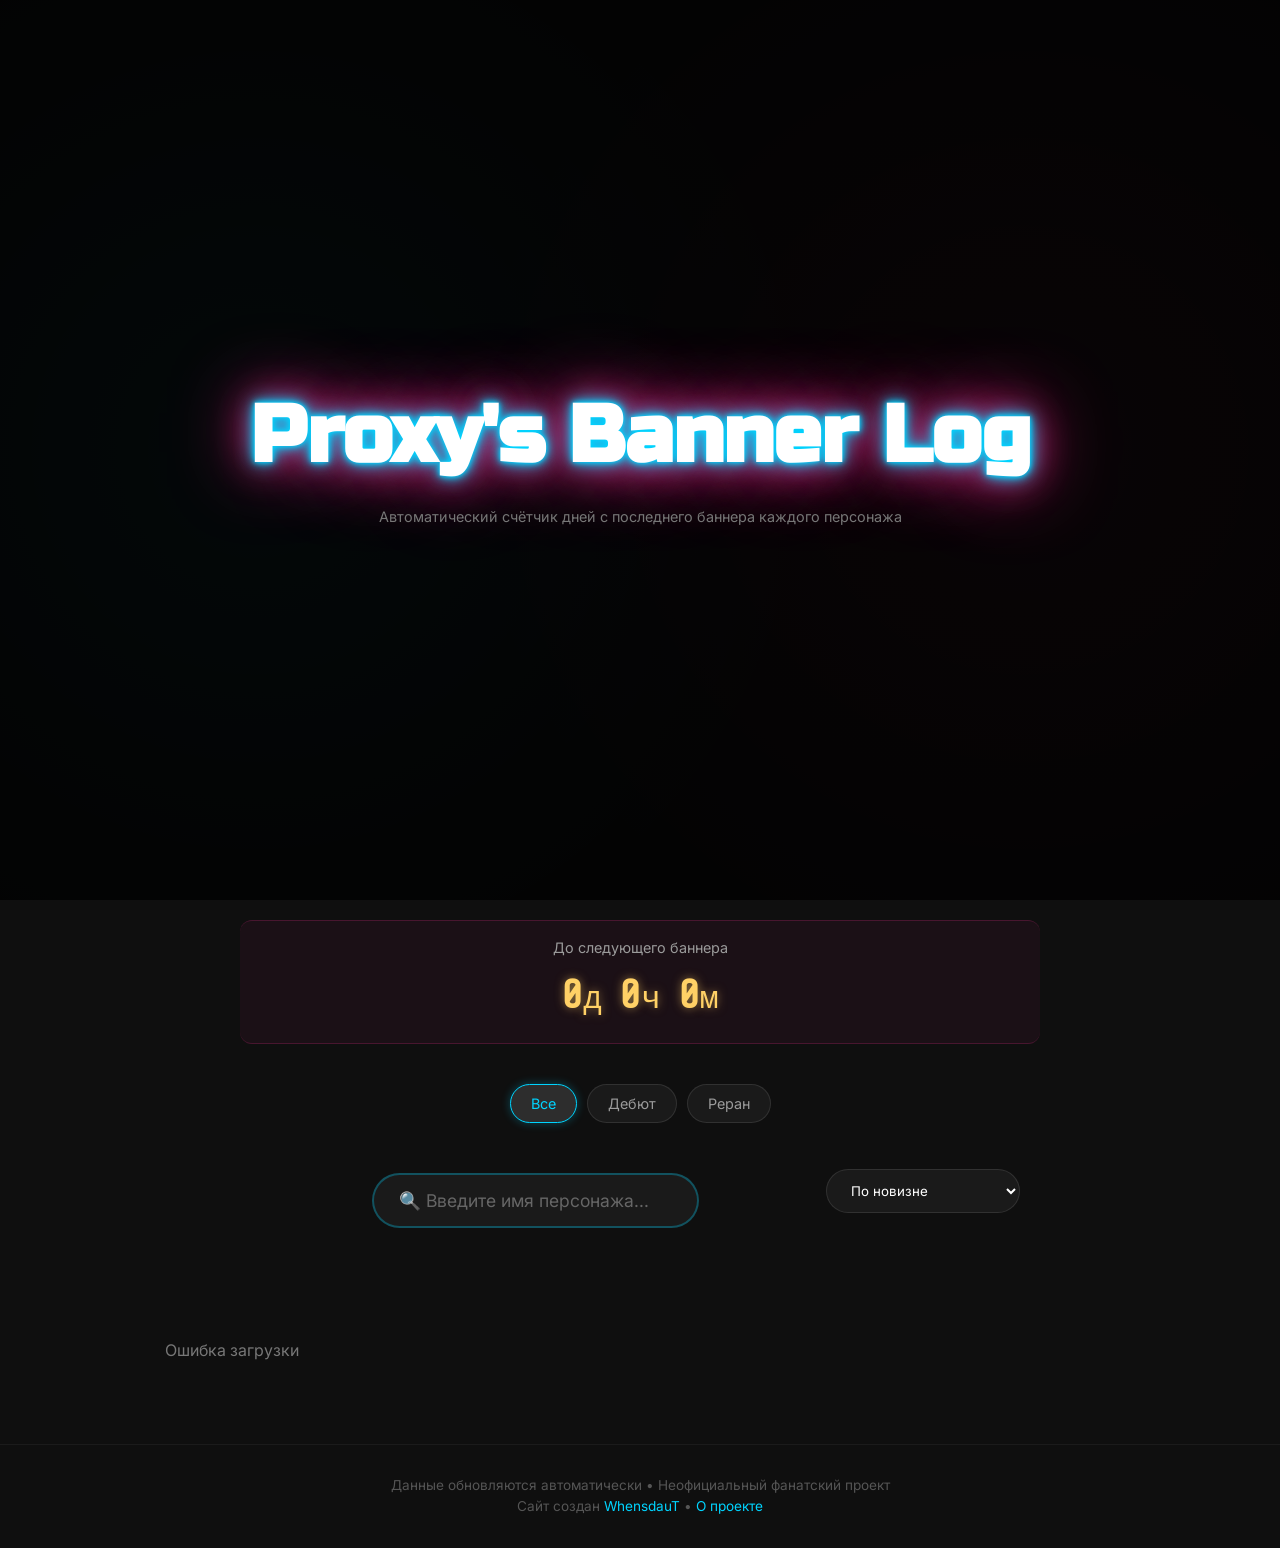
==== commit 299b0760: "Update index.html" ====
--- a/index.html
+++ b/index.html
@@ -7,19 +7,19 @@
     </script>
     <meta charset="UTF-8">
     <meta name="viewport" content="width=device-width, initial-scale=1.0">
-    <title>Traveler's Banner Log | Баннеры Genshin Impact</title>
-    <link rel="icon" href="data:image/svg+xml,<svg xmlns='http://www.w3.org/2000/svg' viewBox='0 0 100 100'><text y='.9em' font-size='90'>⚜️</text></svg>">
+    <title>Proxy's Banner Log | Баннеры ZZZ</title>
+    <link rel="icon" href="data:image/svg+xml,<svg xmlns='http://www.w3.org/2000/svg' viewBox='0 0 100 100'><text y='.9em' font-size='90'>💿</text></svg>">
     <link rel="stylesheet" href="style.css">
     <link rel="stylesheet" href="grid.css">
     <link rel="stylesheet" href="particles.css">
-    <link href="https://fonts.googleapis.com/css2?family=Cinzel:wght@400;600;700&family=Inter:wght@300;400;500;600&family=JetBrains+Mono&display=swap" rel="stylesheet">
+    <link href="https://fonts.googleapis.com/css2?family=Russo+One&family=Inter:wght@400;600&family=Share+Tech+Mono&display=swap" rel="stylesheet">
 </head>
 <body>
-    <!-- Обложка (упрощённая) -->
+    <!-- Обложка -->
     <div class="cover">
         <div class="cover-overlay"></div>
-        <h1 class="gold-title">Traveler's Banner Log</h1>
-        <p class="subtitle-small">Автоматический счётчик дней с последнего баннера</p>
+        <h1 class="neon-title">Proxy's Banner Log</h1>
+        <p class="subtitle-small">Автоматический счётчик дней с последнего баннера каждого персонажа</p>
     </div>
 
     <!-- Таймер -->
@@ -61,7 +61,7 @@
 
     <footer>
         <p>Данные обновляются автоматически • Неофициальный фанатский проект</p>
-        <p>Сайт создан по мотивам <a href="https://github.com/WhensdauT/proxysbannerlog">Proxy's Banner Log</a> • <a href="about.html">О проекте</a></p>
+        <p>Сайт создан <a href="https://github.com/WhensdauT" target="_blank">WhensdauT</a> • <a href="about.html">О проекте</a></p>
     </footer>
 
     <script src="particles.js"></script>
